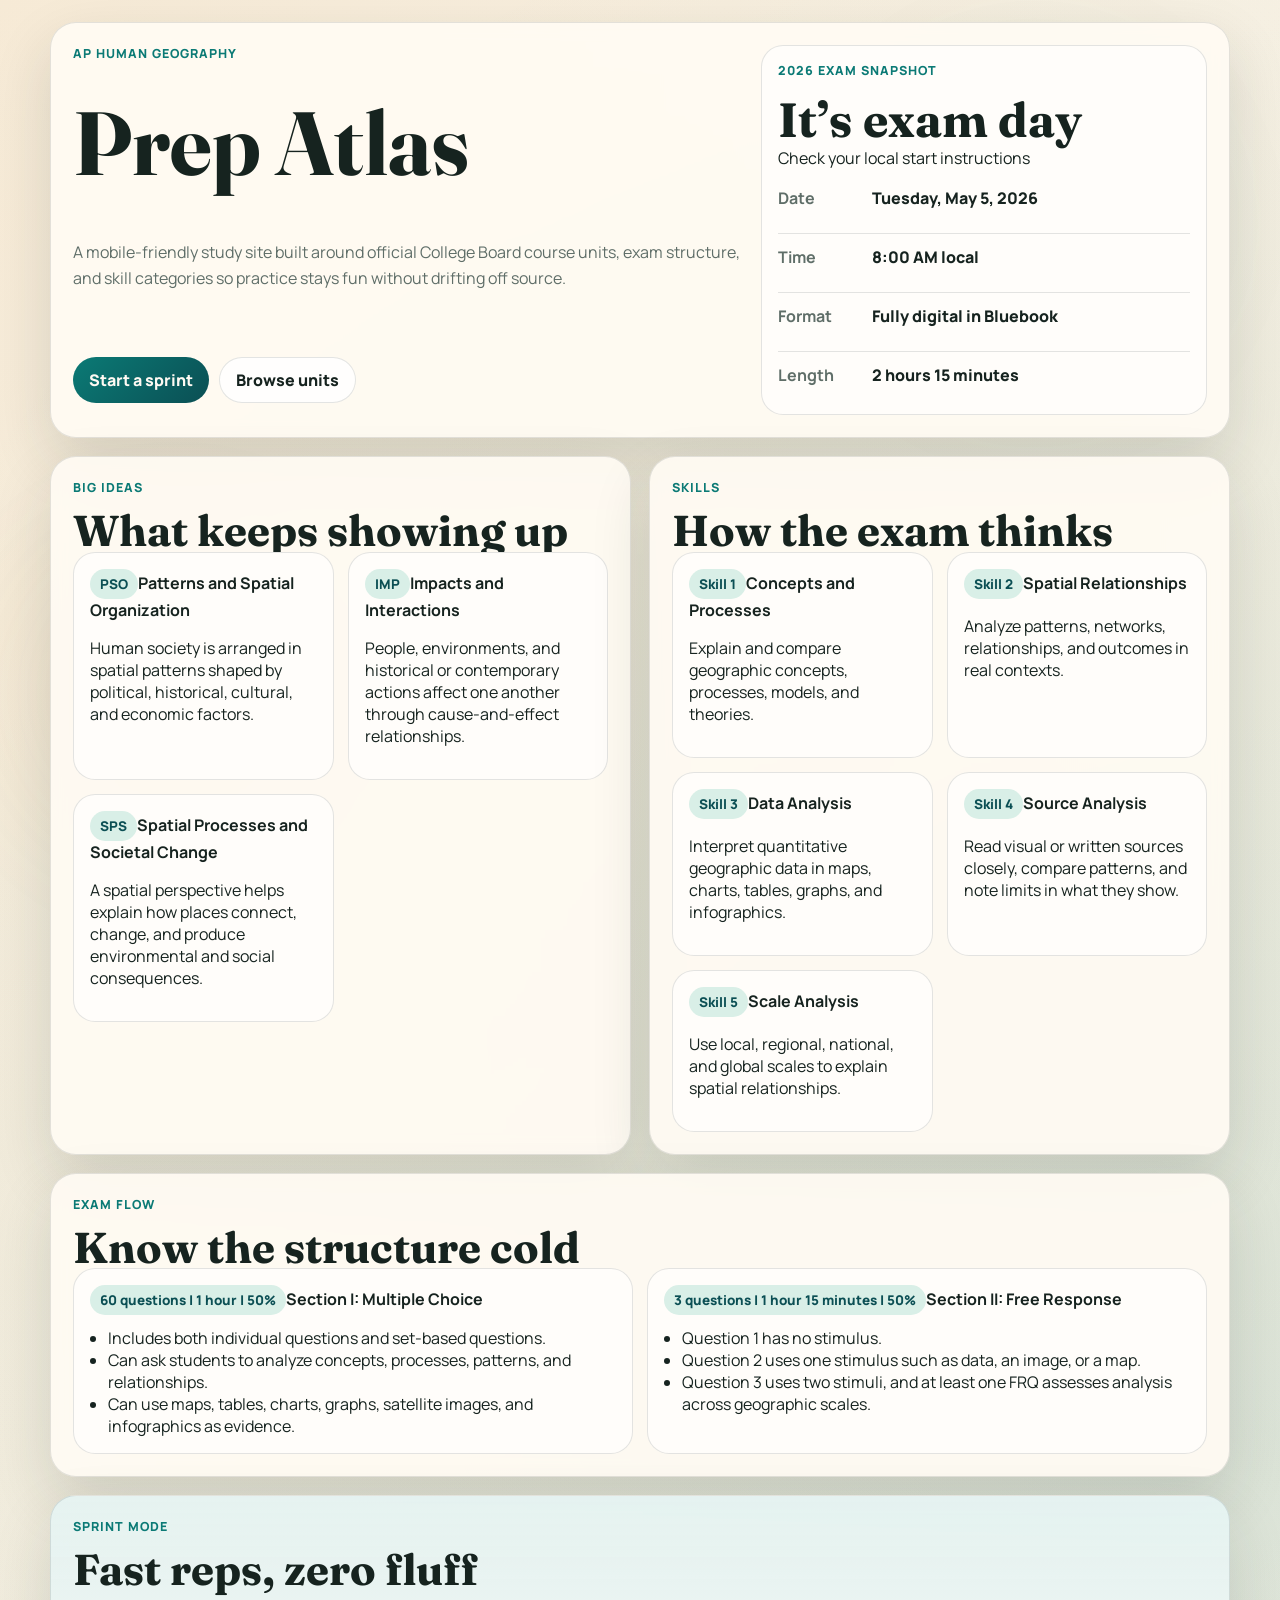
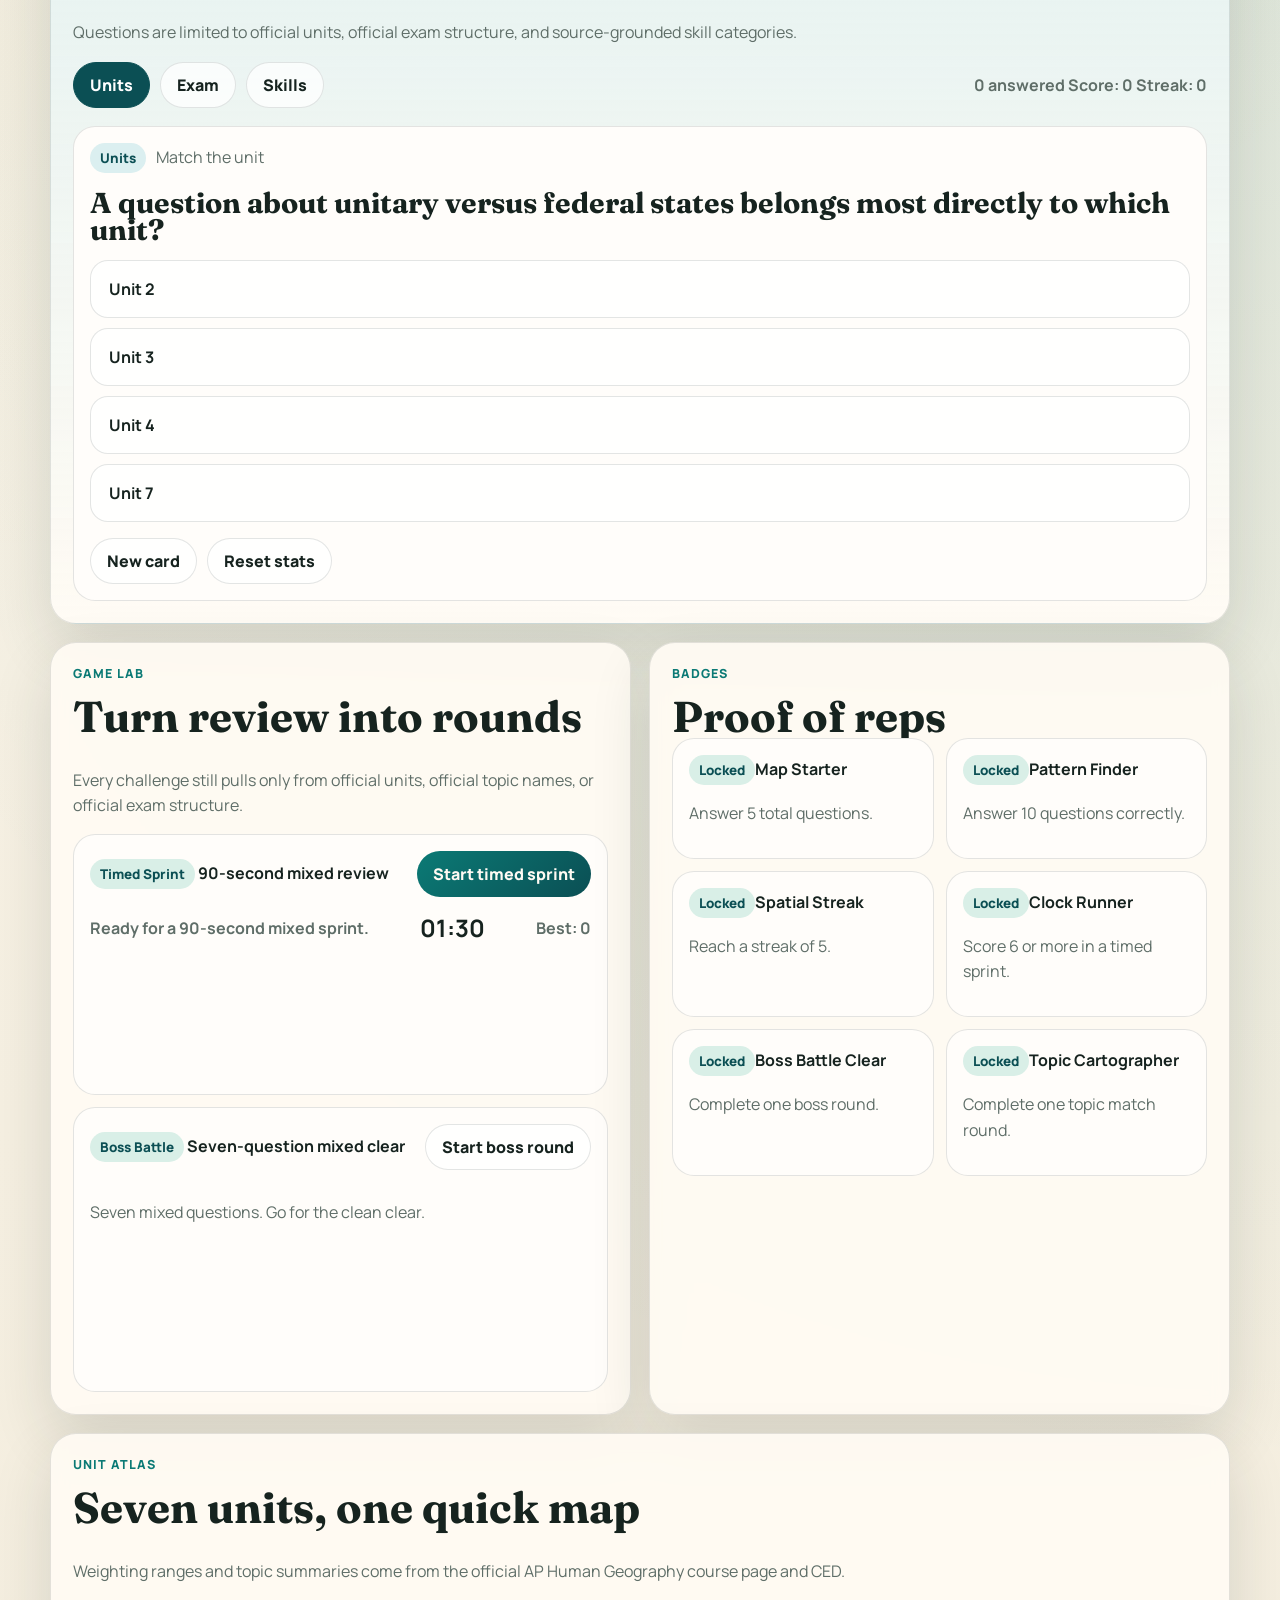
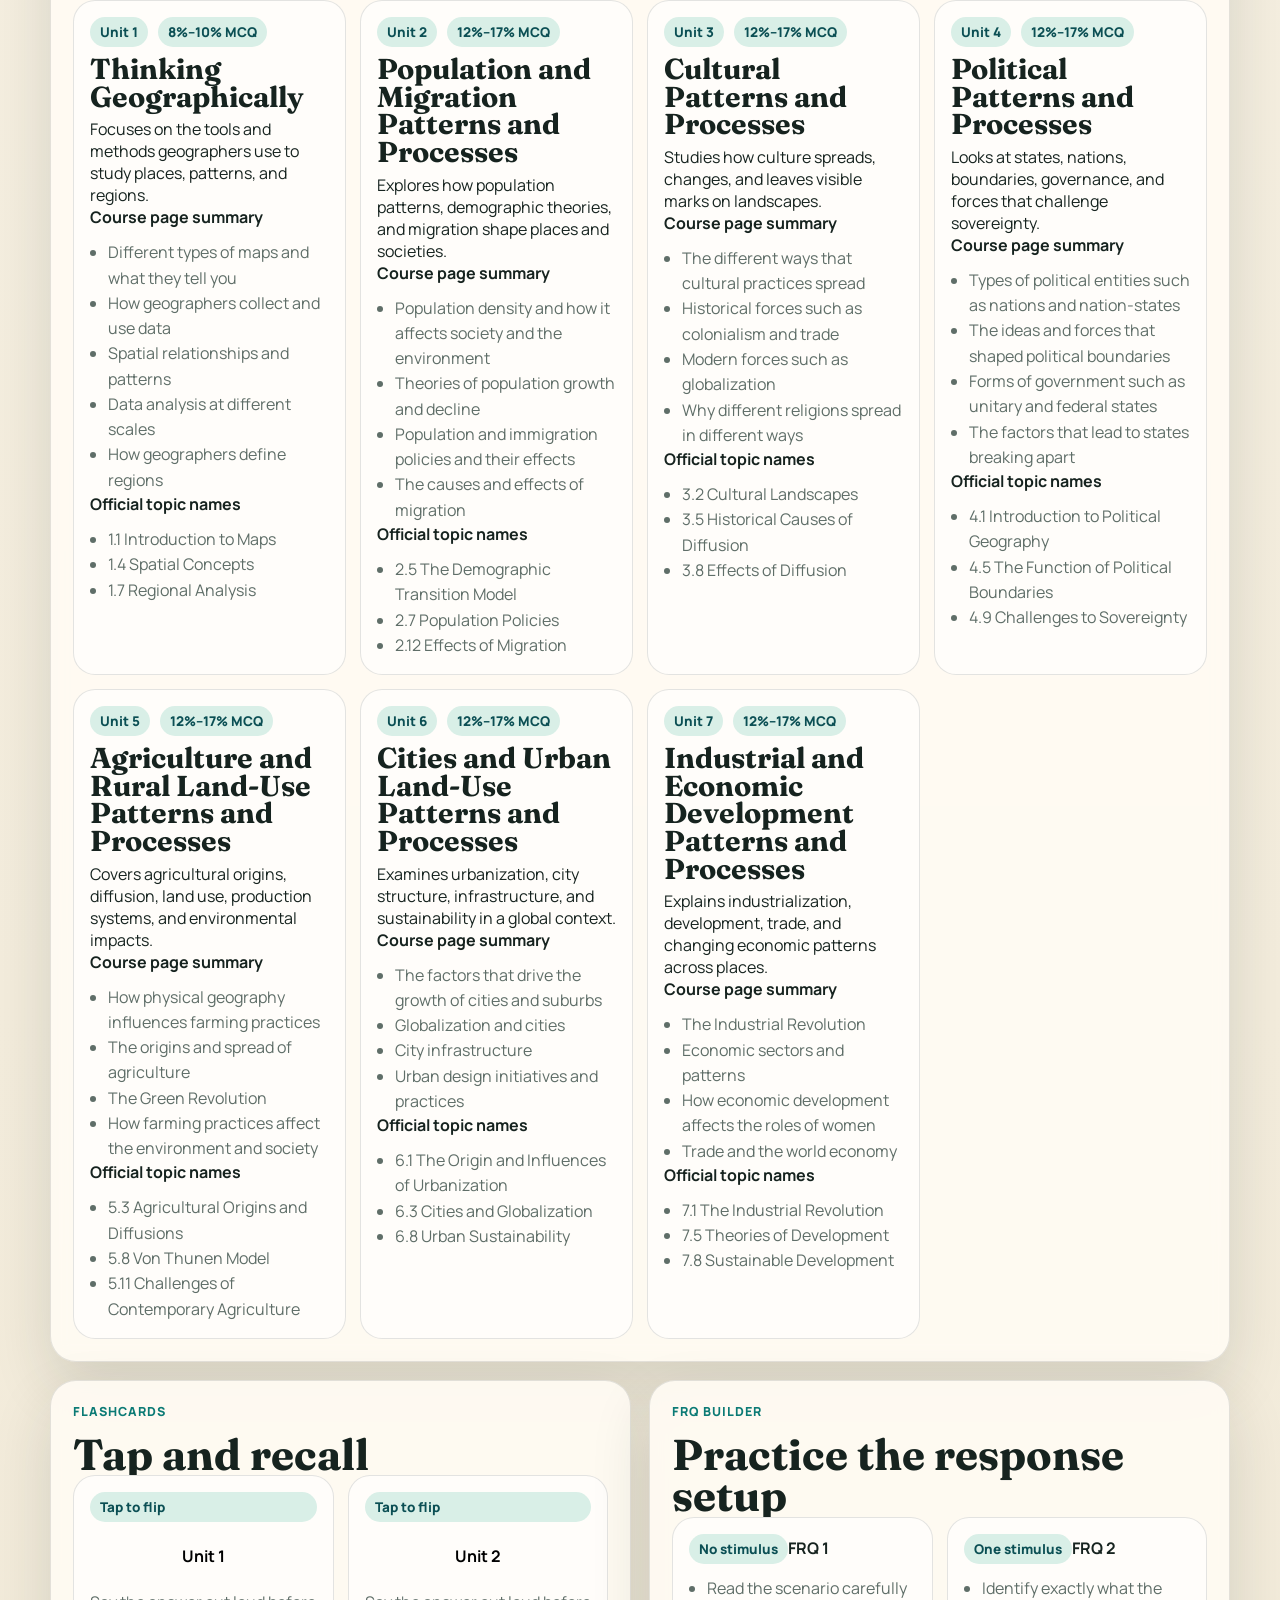
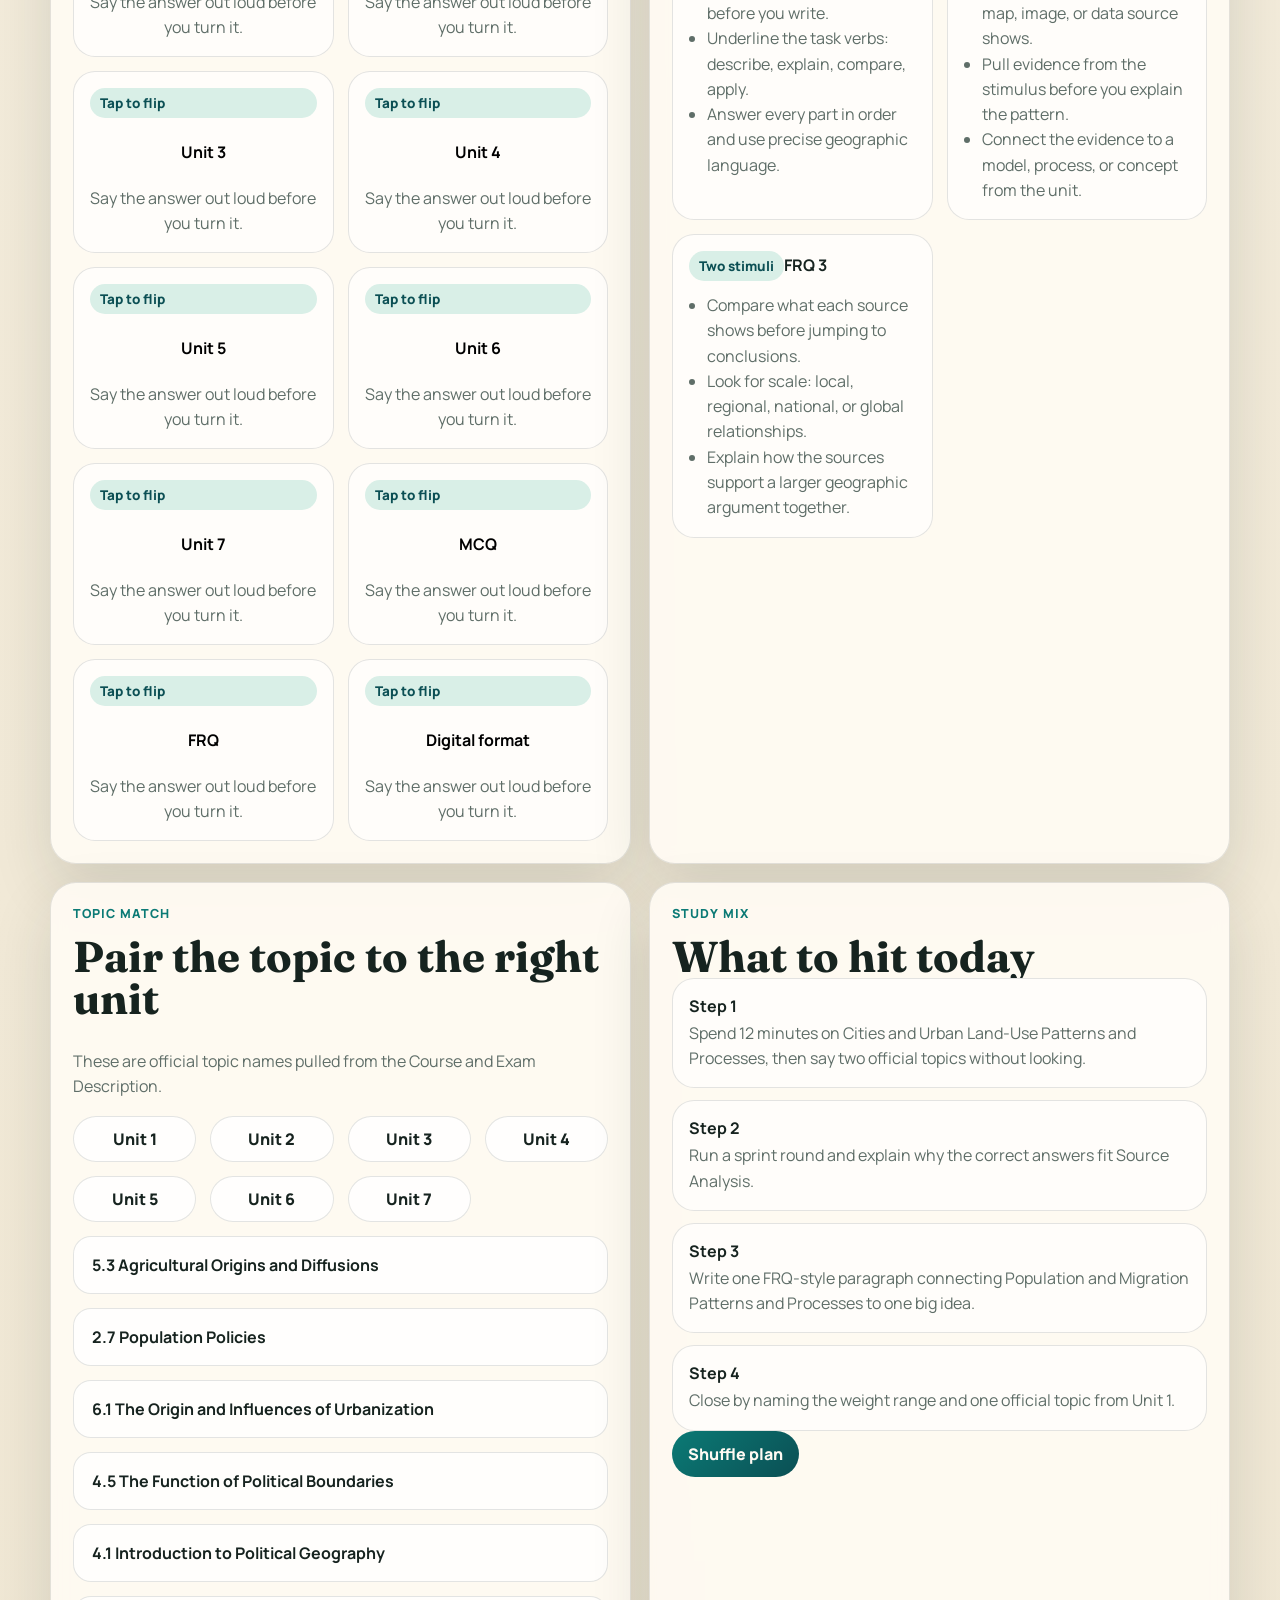
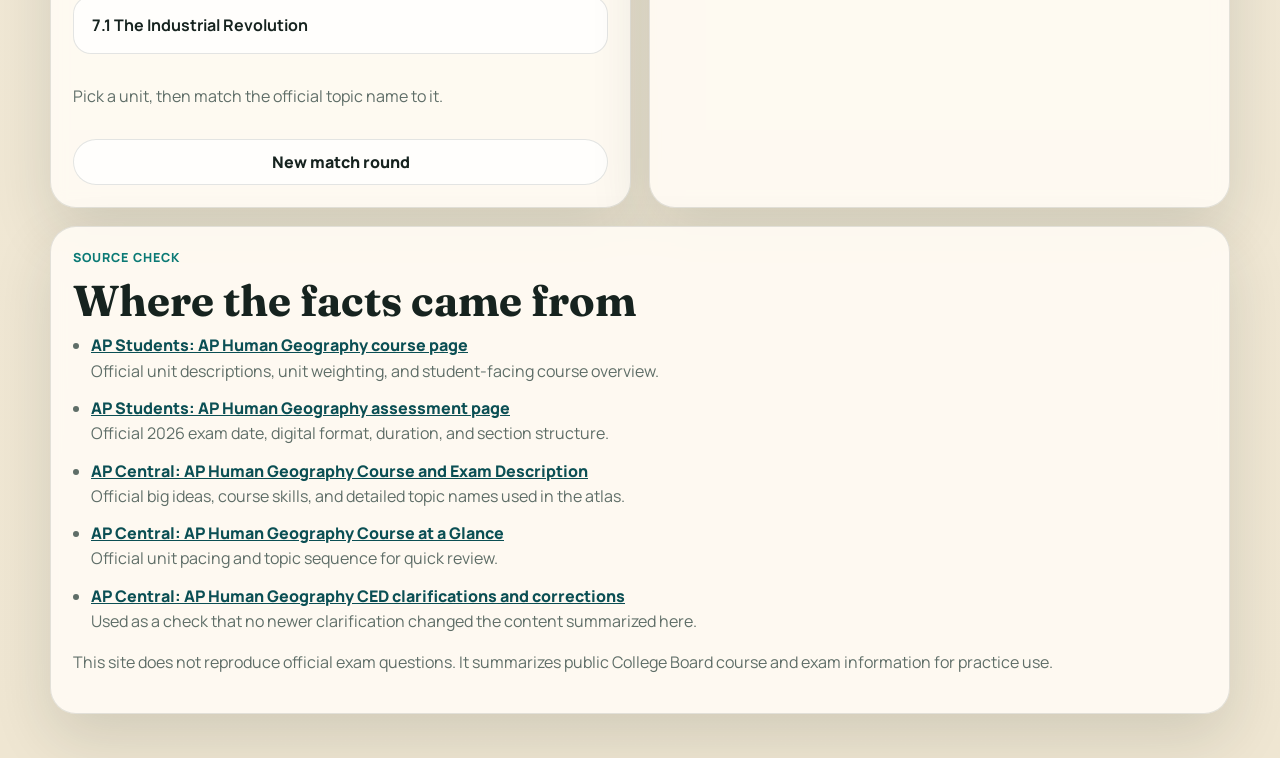
==== ap-human-geography-prep/index.html @ 01c31743 "Add AP Human Geography prep site" ====
<!doctype html>
<html lang="en">
  <head>
    <meta charset="UTF-8" />
    <meta name="viewport" content="width=device-width, initial-scale=1.0" />
    <title>AP Human Geography Prep Atlas</title>
    <link rel="preconnect" href="https://fonts.googleapis.com" />
    <link rel="preconnect" href="https://fonts.gstatic.com" crossorigin />
    <link
      href="https://fonts.googleapis.com/css2?family=Fraunces:opsz,wght@9..144,600;9..144,700&family=Manrope:wght@400;500;700;800&display=swap"
      rel="stylesheet"
    />
    <link rel="stylesheet" href="styles.css" />
  </head>
  <body>
    <div class="page-glow glow-a" aria-hidden="true"></div>
    <div class="page-glow glow-b" aria-hidden="true"></div>

    <main class="app-shell">
      <section class="hero card">
        <div class="hero-copy">
          <p class="eyebrow">AP Human Geography</p>
          <h1>Prep Atlas</h1>
          <p class="lede">
            A mobile-friendly study site built around official College Board course units,
            exam structure, and skill categories so practice stays fun without drifting off source.
          </p>
          <div class="hero-actions">
            <a class="primary-btn" href="#quizZone">Start a sprint</a>
            <a class="ghost-btn" href="#unitAtlas">Browse units</a>
          </div>
        </div>

        <aside class="exam-panel" aria-label="AP Human Geography exam snapshot">
          <p class="panel-label">2026 exam snapshot</p>
          <div class="countdown">
            <strong id="countdownValue">Loading…</strong>
            <span id="countdownLabel">to exam time</span>
          </div>
          <dl class="exam-facts">
            <div>
              <dt>Date</dt>
              <dd>Tuesday, May 5, 2026</dd>
            </div>
            <div>
              <dt>Time</dt>
              <dd>8:00 AM local</dd>
            </div>
            <div>
              <dt>Format</dt>
              <dd>Fully digital in Bluebook</dd>
            </div>
            <div>
              <dt>Length</dt>
              <dd>2 hours 15 minutes</dd>
            </div>
          </dl>
        </aside>
      </section>

      <section class="overview-grid">
        <article class="card">
          <div class="section-head">
            <p class="section-kicker">Big Ideas</p>
            <h2>What keeps showing up</h2>
          </div>
          <div id="bigIdeaGrid" class="mini-grid"></div>
        </article>

        <article class="card">
          <div class="section-head">
            <p class="section-kicker">Skills</p>
            <h2>How the exam thinks</h2>
          </div>
          <div id="skillGrid" class="mini-grid"></div>
        </article>
      </section>

      <section class="card exam-breakdown">
        <div class="section-head">
          <p class="section-kicker">Exam Flow</p>
          <h2>Know the structure cold</h2>
        </div>
        <div id="examSectionGrid" class="section-grid"></div>
      </section>

      <section id="quizZone" class="card quiz-zone" aria-live="polite">
        <div class="section-head">
          <p class="section-kicker">Sprint Mode</p>
          <h2>Fast reps, zero fluff</h2>
          <p class="section-note">
            Questions are limited to official units, official exam structure, and source-grounded skill categories.
          </p>
        </div>

        <div class="quiz-toolbar">
          <div class="pill-row" id="quizModeRow" role="tablist" aria-label="Quiz modes"></div>
          <div class="quiz-stats">
            <span id="quizProgress">0 answered</span>
            <span id="quizScore">Score: 0</span>
            <span id="quizStreak">Streak: 0</span>
          </div>
        </div>

        <div class="quiz-card-shell">
          <div class="quiz-topline">
            <span id="quizTag" class="pill">Ready</span>
            <span id="quizPromptType" class="muted">Choose a mode</span>
          </div>
          <h3 id="quizQuestion">Pick a mode to start a study sprint.</h3>
          <div id="quizAnswers" class="answer-grid"></div>
          <div id="quizFeedback" class="feedback hidden"></div>
          <div class="quiz-actions">
            <button id="newQuestionBtn" class="ghost-btn" type="button">New card</button>
            <button id="resetStatsBtn" class="ghost-btn" type="button">Reset stats</button>
          </div>
        </div>
      </section>

      <section class="review-grid">
        <article class="card">
          <div class="section-head">
            <p class="section-kicker">Game Lab</p>
            <h2>Turn review into rounds</h2>
            <p class="section-note">
              Every challenge still pulls only from official units, official topic names, or official exam structure.
            </p>
          </div>

          <div class="game-stack">
            <section class="game-card">
              <div class="game-topline">
                <div>
                  <span class="chip">Timed Sprint</span>
                  <strong>90-second mixed review</strong>
                </div>
                <button id="timedStartBtn" class="primary-btn" type="button">Start timed sprint</button>
              </div>
              <div class="game-scoreline">
                <span id="timedStatus">Ready for a 90-second mixed sprint.</span>
                <strong id="timedCountdown">01:30</strong>
                <span id="timedScore">Best: 0</span>
              </div>
              <div id="timedQuestion" class="game-question"></div>
            </section>

            <section class="game-card">
              <div class="game-topline">
                <div>
                  <span class="chip">Boss Battle</span>
                  <strong>Seven-question mixed clear</strong>
                </div>
                <button id="bossStartBtn" class="ghost-btn" type="button">Start boss round</button>
              </div>
              <p id="bossStatus" class="muted">Seven mixed questions. Go for the clean clear.</p>
              <div id="bossQuestion" class="game-question"></div>
            </section>
          </div>
        </article>

        <article class="card">
          <div class="section-head">
            <p class="section-kicker">Badges</p>
            <h2>Proof of reps</h2>
          </div>
          <div id="badgeGrid" class="badge-grid"></div>
        </article>
      </section>

      <section id="unitAtlas" class="card">
        <div class="section-head">
          <p class="section-kicker">Unit Atlas</p>
          <h2>Seven units, one quick map</h2>
          <p class="section-note">
            Weighting ranges and topic summaries come from the official AP Human Geography course page and CED.
          </p>
        </div>
        <div id="unitGrid" class="unit-grid"></div>
      </section>

      <section class="review-grid">
        <article class="card">
          <div class="section-head">
            <p class="section-kicker">Flashcards</p>
            <h2>Tap and recall</h2>
          </div>
          <div id="flashcardGrid" class="flashcard-grid"></div>
        </article>

        <article class="card">
          <div class="section-head">
            <p class="section-kicker">FRQ Builder</p>
            <h2>Practice the response setup</h2>
          </div>
          <div id="frqGrid" class="frq-grid"></div>
        </article>
      </section>

      <section class="review-grid">
        <article class="card">
          <div class="section-head">
            <p class="section-kicker">Topic Match</p>
            <h2>Pair the topic to the right unit</h2>
            <p class="section-note">
              These are official topic names pulled from the Course and Exam Description.
            </p>
          </div>
          <div class="match-shell">
            <div id="matchUnitGrid" class="match-unit-grid"></div>
            <div id="matchTopicGrid" class="match-topic-grid"></div>
            <p id="matchStatus" class="muted">Pick a unit, then match the official topic name to it.</p>
            <button id="matchResetBtn" class="ghost-btn" type="button">New match round</button>
          </div>
        </article>

        <article class="card">
          <div class="section-head">
            <p class="section-kicker">Study Mix</p>
            <h2>What to hit today</h2>
          </div>
          <div id="studyMix" class="study-mix"></div>
          <button id="refreshMixBtn" class="primary-btn" type="button">Shuffle plan</button>
        </article>
      </section>

      <section class="card">
        <div class="section-head">
          <p class="section-kicker">Source Check</p>
          <h2>Where the facts came from</h2>
        </div>
        <ul id="sourceList" class="source-list"></ul>
        <p class="fine-print">
          This site does not reproduce official exam questions. It summarizes public College Board course and exam information for practice use.
        </p>
      </section>
    </main>

    <script src="app.js" defer></script>
  </body>
</html>
---- ap-human-geography-prep/styles.css ----
:root {
  color-scheme: light;
  --bg: #f5efe1;
  --surface: rgba(255, 251, 244, 0.92);
  --surface-strong: #fffdfa;
  --ink: #16231f;
  --muted: #5f6e68;
  --line: rgba(26, 47, 42, 0.12);
  --teal: #0b7a75;
  --teal-deep: #0b4f54;
  --gold: #d48c28;
  --coral: #cf6444;
  --sky: #dbeff0;
  --mint: #d9efe7;
  --shadow: 0 24px 60px rgba(27, 41, 36, 0.14);
}

* {
  box-sizing: border-box;
}

html {
  scroll-behavior: smooth;
}

body {
  margin: 0;
  min-height: 100vh;
  font-family: "Manrope", system-ui, sans-serif;
  color: var(--ink);
  background:
    radial-gradient(circle at top left, rgba(212, 140, 40, 0.12), transparent 30%),
    radial-gradient(circle at right 20%, rgba(11, 122, 117, 0.12), transparent 28%),
    linear-gradient(180deg, #fbf7ee 0%, var(--bg) 38%, #efe6d2 100%);
}

button,
a {
  font: inherit;
}

a {
  color: var(--teal-deep);
}

button {
  border: 0;
}

.page-glow {
  position: fixed;
  width: 18rem;
  aspect-ratio: 1;
  border-radius: 999px;
  filter: blur(70px);
  opacity: 0.5;
  pointer-events: none;
}

.glow-a {
  top: 5rem;
  right: 8vw;
  background: rgba(11, 122, 117, 0.16);
}

.glow-b {
  bottom: 4rem;
  left: 2rem;
  background: rgba(212, 140, 40, 0.16);
}

.app-shell {
  width: min(1180px, calc(100% - 28px));
  margin: 0 auto;
  padding: 22px 0 44px;
  display: grid;
  gap: 18px;
}

.card {
  background: var(--surface);
  border: 1px solid var(--line);
  border-radius: 26px;
  box-shadow: var(--shadow);
  backdrop-filter: blur(8px);
  padding: 22px;
}

.hero {
  display: grid;
  grid-template-columns: minmax(0, 1.2fr) minmax(280px, 0.8fr);
  gap: 18px;
  align-items: stretch;
}

.hero-copy,
.section-head,
.game-stack,
.match-shell {
  display: grid;
  gap: 14px;
}

.eyebrow,
.section-kicker,
.panel-label {
  margin: 0;
  color: var(--teal);
  text-transform: uppercase;
  font-weight: 800;
  letter-spacing: 0.08em;
  font-size: 0.78rem;
}

h1,
h2,
h3,
.countdown strong {
  font-family: "Fraunces", Georgia, serif;
  margin: 0;
  line-height: 0.96;
}

h1 {
  font-size: clamp(3rem, 8vw, 5.6rem);
}

h2 {
  font-size: clamp(1.7rem, 4vw, 2.7rem);
}

h3 {
  font-size: clamp(1.35rem, 2.8vw, 1.8rem);
}

.lede,
.section-note,
.fine-print,
.muted,
.source-list li,
.study-step span,
.badge-card p,
.game-summary p,
.game-question-head p,
.unit-card li,
.frq-card li {
  color: var(--muted);
  line-height: 1.58;
}

.hero-actions,
.quiz-actions,
.pill-row,
.quiz-toolbar,
.quiz-topline,
.game-topline,
.game-scoreline {
  display: flex;
  flex-wrap: wrap;
  gap: 10px;
  align-items: center;
}

.primary-btn,
.ghost-btn,
.mode-pill,
.answer-btn {
  min-height: 46px;
  border-radius: 999px;
  padding: 11px 16px;
  transition:
    transform 0.18s ease,
    border-color 0.18s ease,
    background 0.18s ease;
}

.primary-btn,
.ghost-btn {
  text-decoration: none;
  display: inline-flex;
  align-items: center;
  justify-content: center;
  font-weight: 800;
  cursor: pointer;
}

.primary-btn {
  color: #fffaf3;
  background: linear-gradient(135deg, var(--teal), var(--teal-deep));
}

.ghost-btn,
.mode-pill,
.answer-btn {
  background: rgba(255, 255, 255, 0.76);
  border: 1px solid var(--line);
  color: var(--ink);
}

.primary-btn:hover,
.ghost-btn:hover,
.mode-pill:hover,
.answer-btn:hover,
.primary-btn:focus-visible,
.ghost-btn:focus-visible,
.mode-pill:focus-visible,
.answer-btn:focus-visible {
  transform: translateY(-1px);
}

.exam-panel,
.quiz-card-shell,
.game-card,
.mini-card,
.section-card,
.unit-card,
.frq-card,
.study-step,
.badge-card {
  background: var(--surface-strong);
  border: 1px solid var(--line);
  border-radius: 22px;
}

.exam-panel,
.quiz-card-shell,
.game-card,
.mini-card,
.section-card,
.unit-card,
.frq-card,
.study-step,
.badge-card {
  padding: 16px;
}

.exam-panel {
  display: grid;
  gap: 18px;
}

.countdown {
  display: grid;
  gap: 4px;
}

.countdown strong {
  font-size: clamp(1.9rem, 5vw, 3rem);
}

.exam-facts {
  display: grid;
  gap: 12px;
  margin: 0;
}

.exam-facts div {
  display: grid;
  grid-template-columns: 84px 1fr;
  gap: 10px;
  padding: 12px 0;
  border-top: 1px solid var(--line);
}

.exam-facts div:first-child {
  border-top: 0;
  padding-top: 0;
}

.exam-facts dt,
.quiz-stats,
.game-scoreline span {
  color: var(--muted);
  font-weight: 700;
}

.exam-facts dd {
  margin: 0;
  font-weight: 800;
}

.overview-grid,
.review-grid {
  display: grid;
  grid-template-columns: repeat(2, minmax(0, 1fr));
  gap: 18px;
}

.mini-grid,
.section-grid,
.unit-grid,
.flashcard-grid,
.frq-grid,
.badge-grid,
.match-unit-grid,
.match-topic-grid {
  display: grid;
  gap: 14px;
}

.mini-grid {
  grid-template-columns: repeat(auto-fit, minmax(180px, 1fr));
}

.section-grid {
  grid-template-columns: repeat(auto-fit, minmax(220px, 1fr));
}

.chip,
.pill {
  display: inline-flex;
  align-items: center;
  min-height: 30px;
  padding: 5px 10px;
  border-radius: 999px;
  font-size: 0.84rem;
  font-weight: 800;
}

.chip {
  background: var(--mint);
  color: var(--teal-deep);
}

.pill {
  background: var(--sky);
  color: var(--teal-deep);
}

.quiz-zone {
  background:
    linear-gradient(180deg, rgba(219, 239, 240, 0.7), rgba(255, 251, 244, 0.96)),
    var(--surface);
}

.quiz-toolbar {
  justify-content: space-between;
  margin-bottom: 18px;
}

.mode-pill {
  cursor: pointer;
  font-weight: 800;
}

.mode-pill.active {
  background: var(--teal-deep);
  color: #fff;
  border-color: var(--teal-deep);
}

.quiz-card-shell {
  display: grid;
  gap: 16px;
}

.answer-grid {
  display: grid;
  gap: 10px;
}

.compact-grid {
  grid-template-columns: 1fr;
}

.answer-btn {
  width: 100%;
  text-align: left;
  cursor: pointer;
  padding-inline: 18px;
  border-radius: 18px;
  min-height: 58px;
  font-weight: 700;
}

.answer-btn.correct {
  background: var(--mint);
  border-color: rgba(11, 122, 117, 0.25);
}

.answer-btn.incorrect {
  background: rgba(207, 100, 68, 0.13);
  border-color: rgba(207, 100, 68, 0.28);
}

.feedback {
  border-radius: 20px;
  padding: 16px;
  background: rgba(255, 247, 232, 0.9);
  border: 1px solid rgba(212, 140, 40, 0.2);
}

.feedback.hidden {
  display: none;
}

.game-stack,
.badge-grid {
  gap: 12px;
}

.game-card {
  display: grid;
  gap: 14px;
}

.game-topline {
  justify-content: space-between;
}

.game-scoreline {
  justify-content: space-between;
}

.game-scoreline strong {
  font-size: 1.5rem;
}

.game-question {
  min-height: 120px;
}

.game-question-head {
  display: grid;
  gap: 8px;
  margin-bottom: 12px;
}

.game-summary {
  display: grid;
  gap: 6px;
}

.badge-grid {
  grid-template-columns: repeat(auto-fit, minmax(180px, 1fr));
}

.badge-card.unlocked {
  background: linear-gradient(180deg, rgba(217, 239, 231, 0.9), rgba(255, 253, 250, 1));
  border-color: rgba(11, 122, 117, 0.25);
}

.unit-grid {
  grid-template-columns: repeat(auto-fit, minmax(240px, 1fr));
}

.unit-card header {
  display: grid;
  gap: 8px;
}

.unit-card p {
  margin: 0;
}

.unit-card ul,
.section-card ul,
.frq-card ul,
.source-list {
  margin: 12px 0 0;
  padding-left: 18px;
}

.flashcard-grid {
  grid-template-columns: repeat(auto-fit, minmax(170px, 1fr));
}

.flashcard {
  min-height: 180px;
  padding: 16px;
  cursor: pointer;
  perspective: 1000px;
  border: 1px solid var(--line);
  border-radius: 22px;
  background: var(--surface-strong);
}

.flashcard-inner {
  position: relative;
  width: 100%;
  min-height: 148px;
  transform-style: preserve-3d;
  transition: transform 0.5s ease;
}

.flashcard.flipped .flashcard-inner {
  transform: rotateY(180deg);
}

.flashcard-face {
  position: absolute;
  inset: 0;
  border-radius: 18px;
  backface-visibility: hidden;
  display: grid;
  align-content: space-between;
  gap: 10px;
}

.flashcard-back {
  transform: rotateY(180deg);
}

.frq-grid {
  grid-template-columns: repeat(auto-fit, minmax(220px, 1fr));
}

.match-unit-grid {
  grid-template-columns: repeat(auto-fit, minmax(100px, 1fr));
}

.match-topic-grid {
  grid-template-columns: 1fr;
}

.study-mix {
  display: grid;
  gap: 12px;
}

.study-step {
  display: grid;
  gap: 4px;
}

.source-list {
  display: grid;
  gap: 12px;
}

.source-list a {
  font-weight: 800;
}

@media (max-width: 860px) {
  .hero,
  .overview-grid,
  .review-grid {
    grid-template-columns: 1fr;
  }
}

@media (max-width: 640px) {
  .app-shell {
    width: min(100%, calc(100% - 18px));
    padding-top: 10px;
  }

  .card,
  .exam-panel,
  .quiz-card-shell,
  .game-card,
  .mini-card,
  .section-card,
  .unit-card,
  .frq-card,
  .study-step,
  .badge-card,
  .flashcard {
    border-radius: 22px;
  }

  .exam-facts div {
    grid-template-columns: 1fr;
    gap: 4px;
  }

  .quiz-toolbar,
  .game-topline,
  .game-scoreline {
    align-items: flex-start;
  }
}
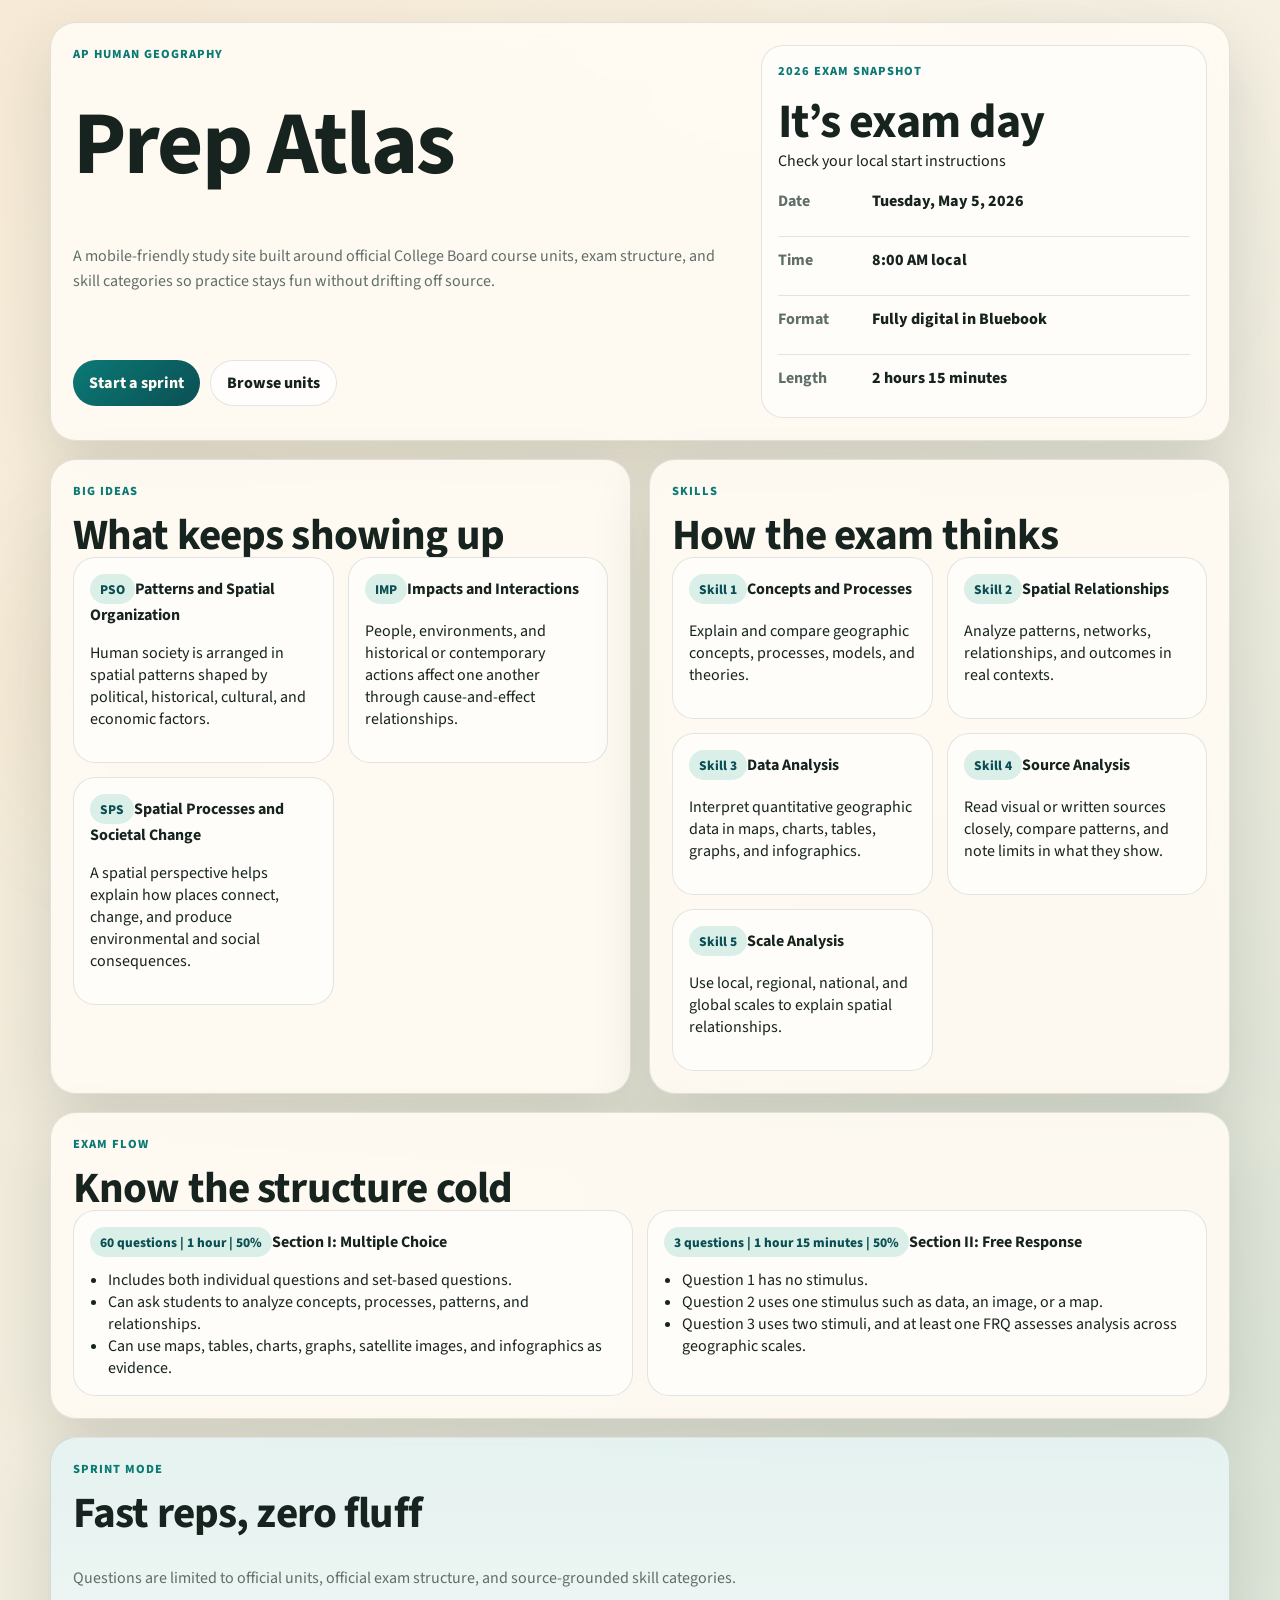
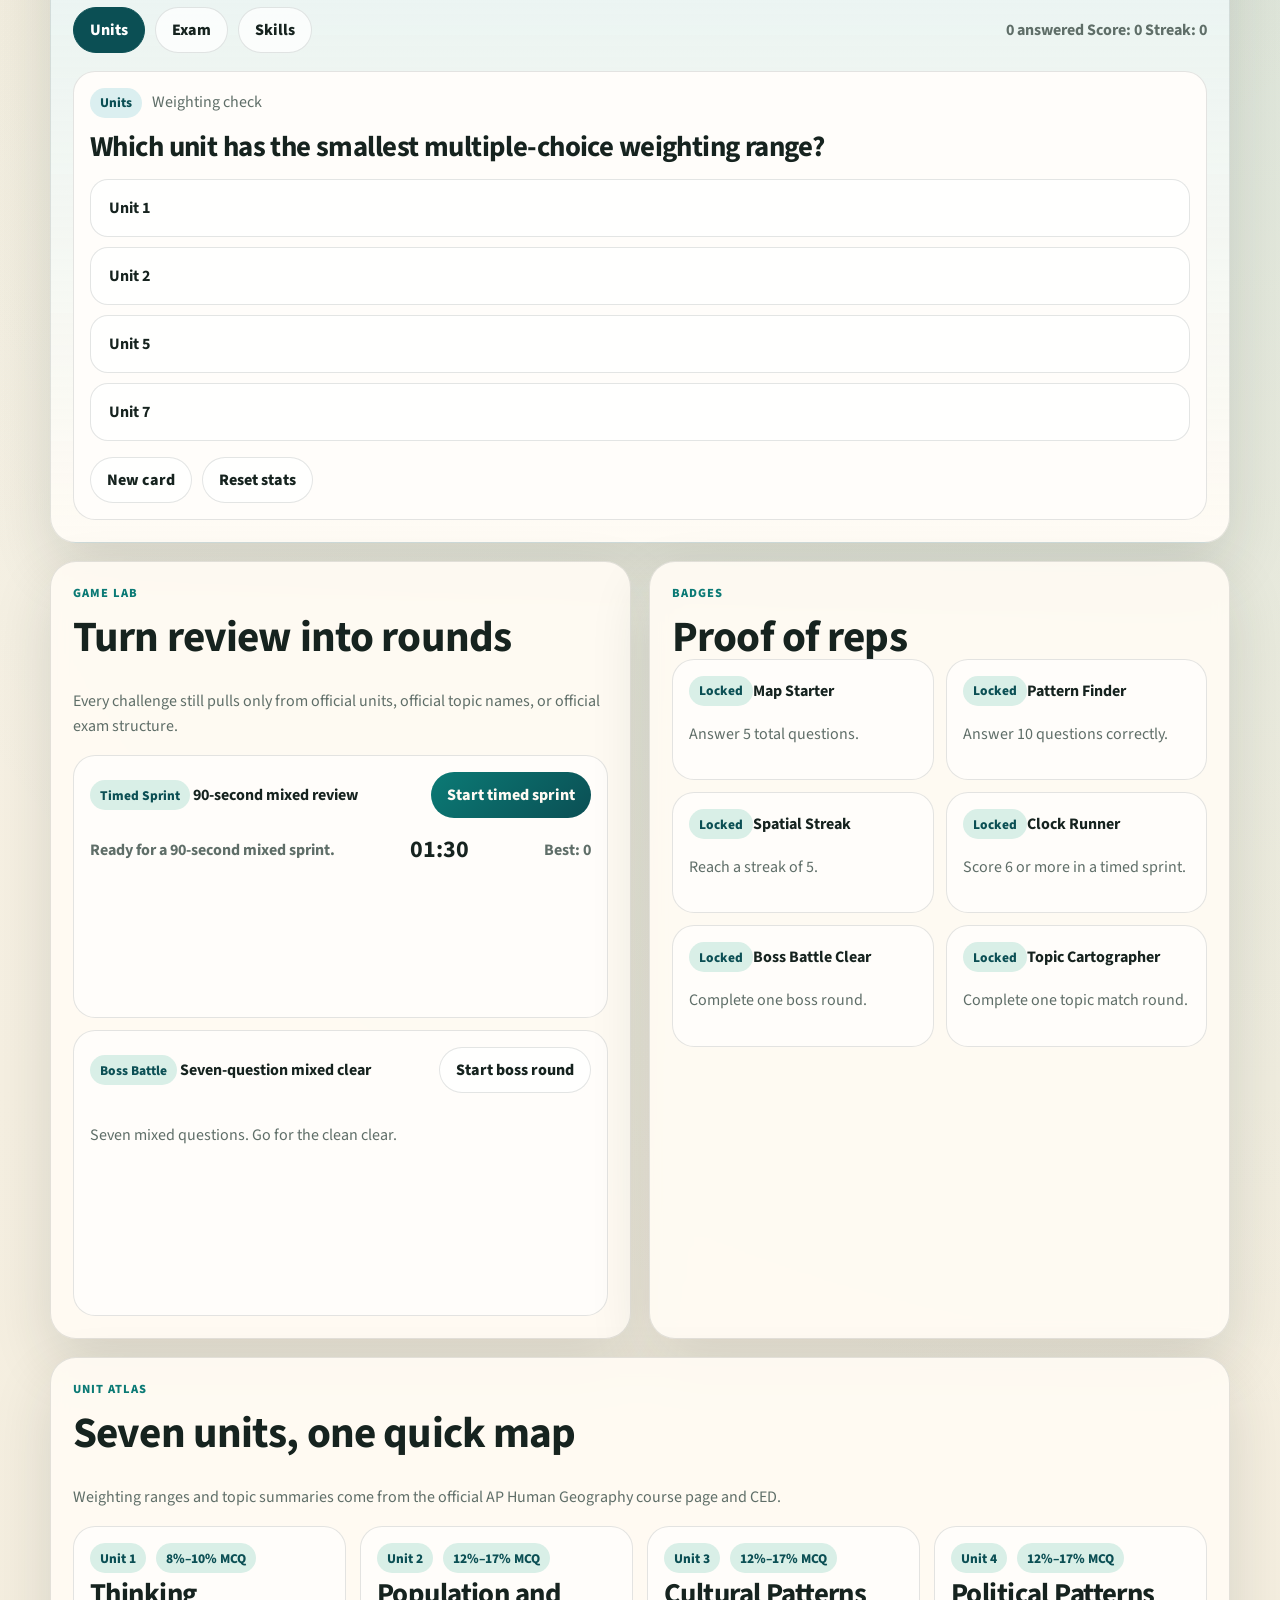
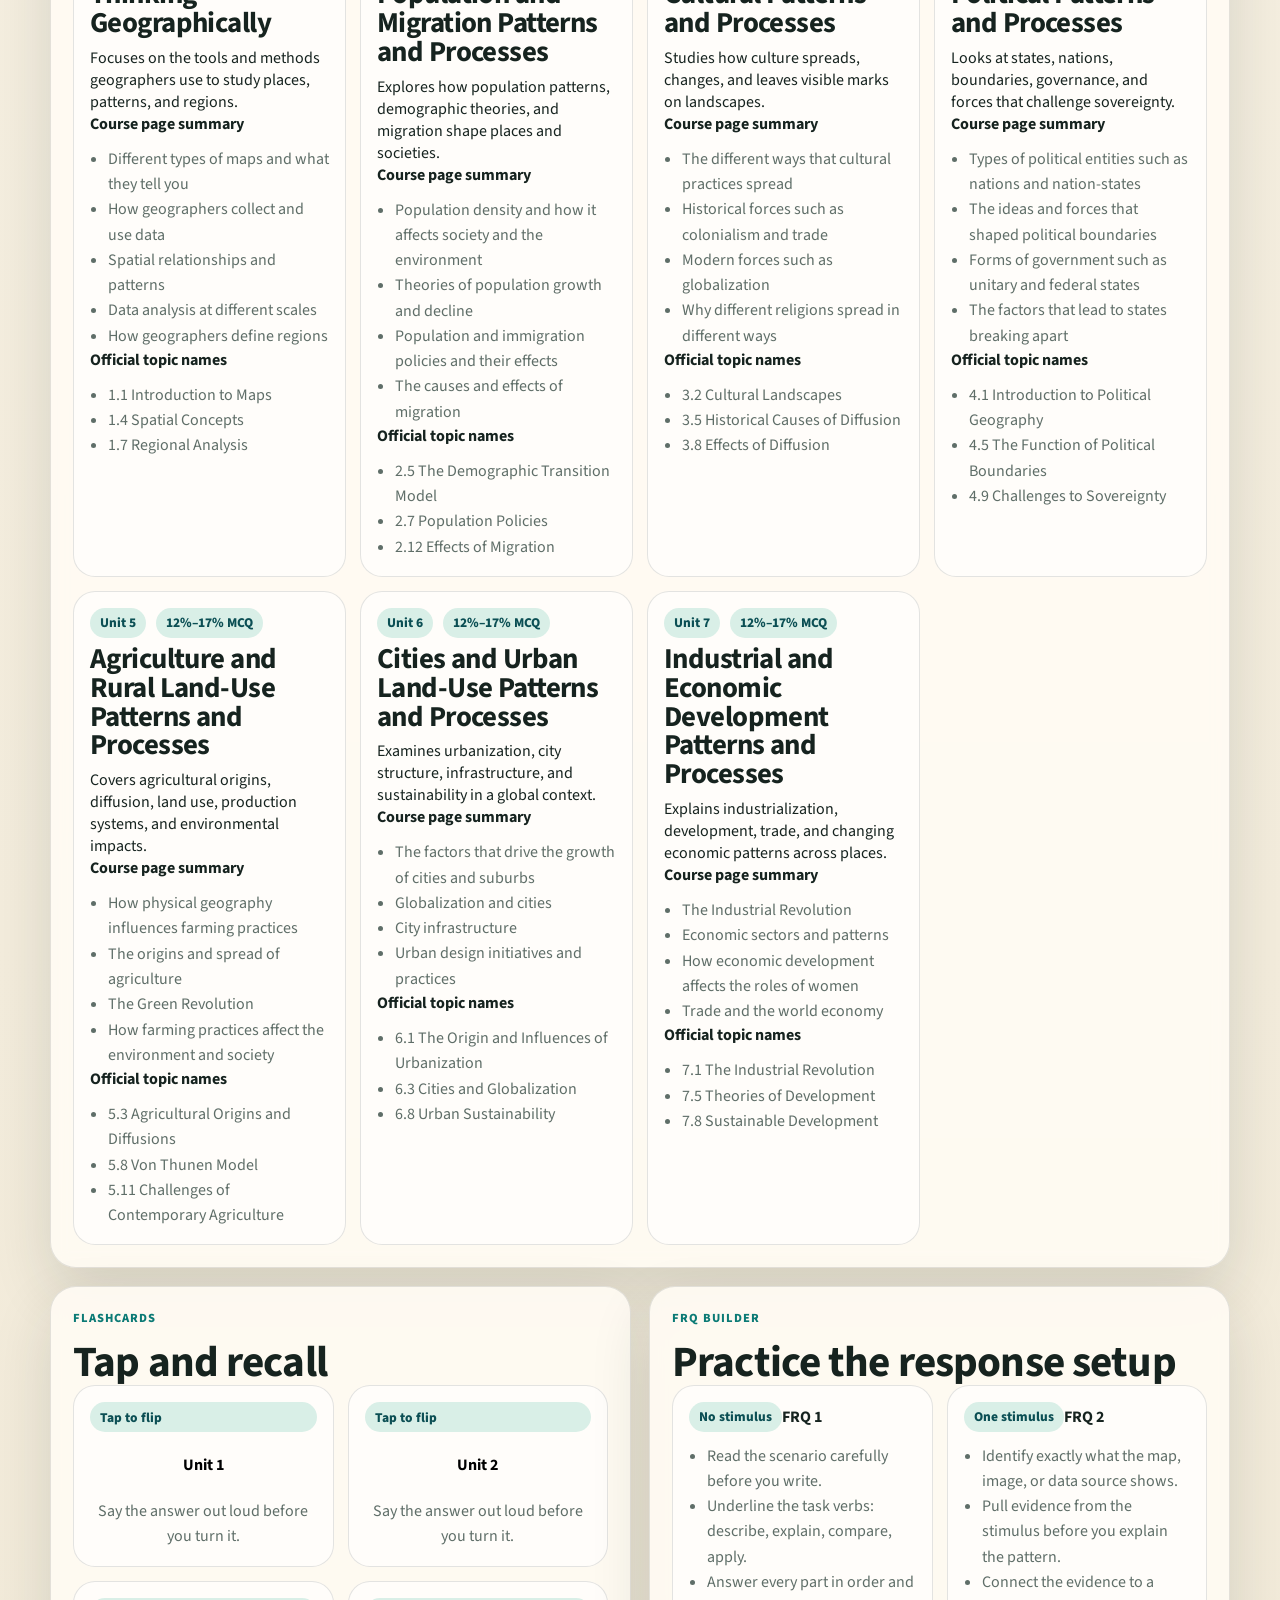
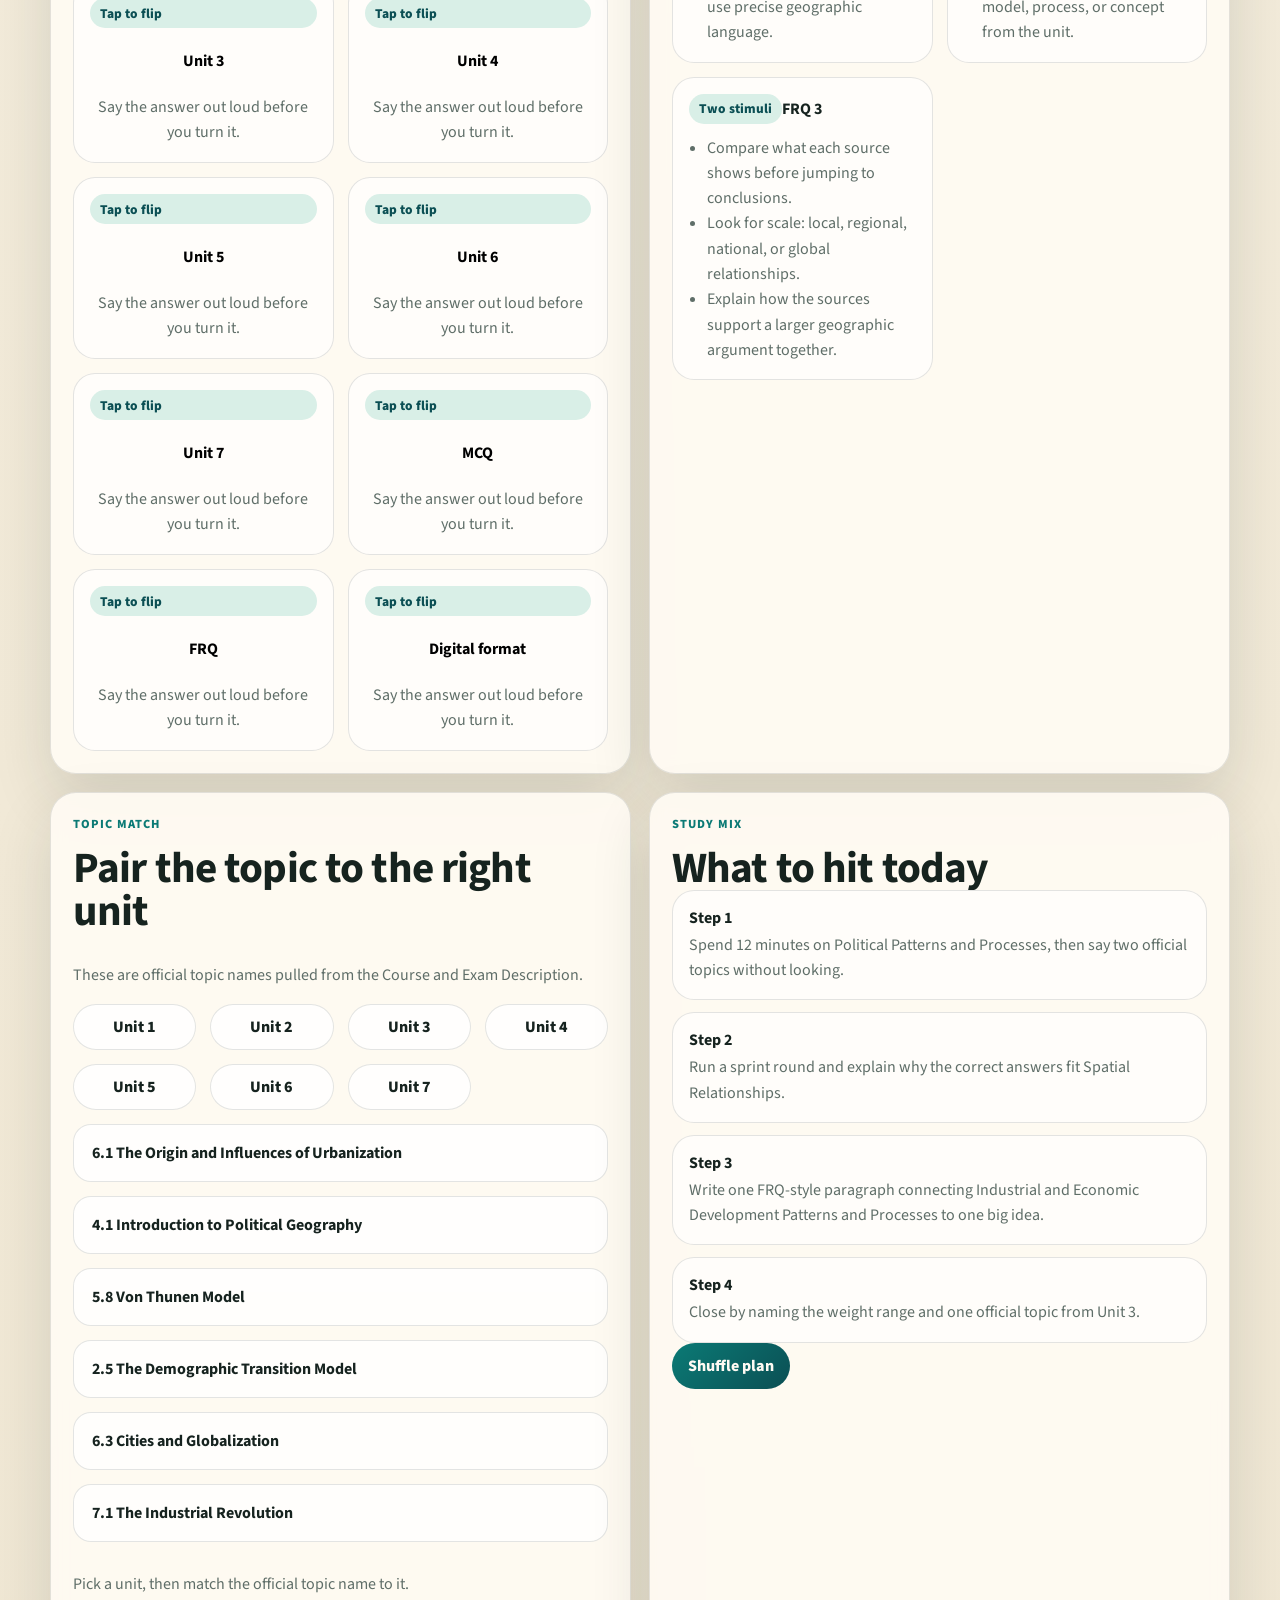
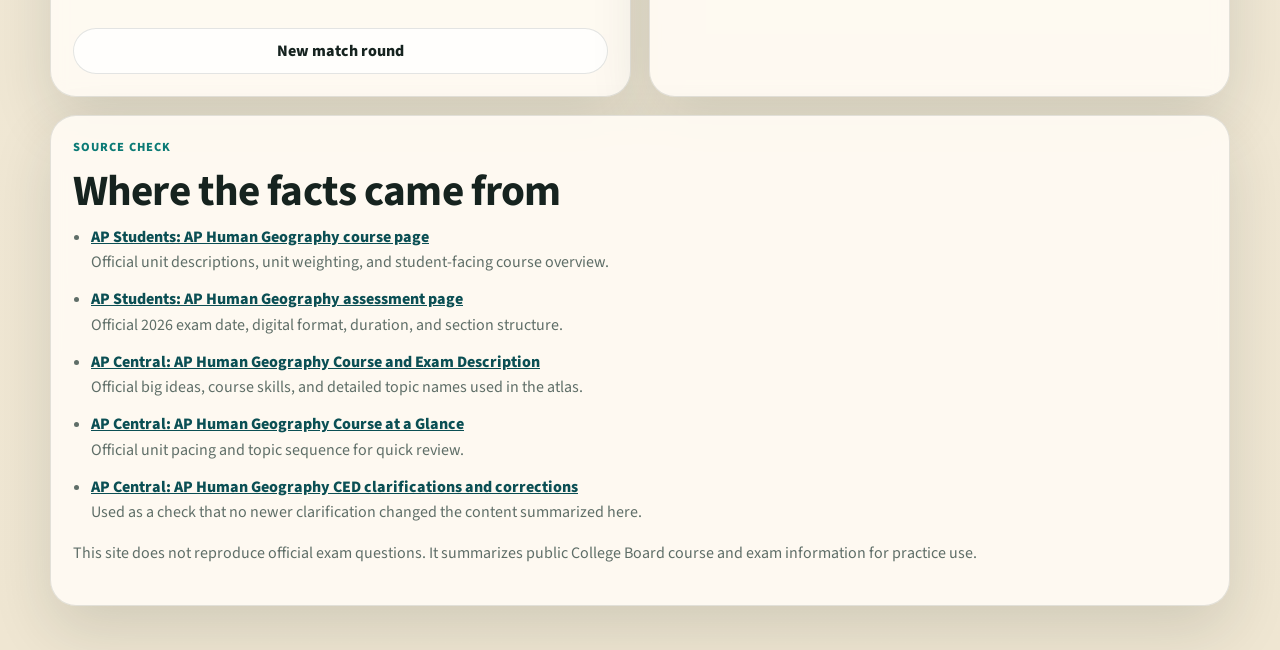
==== commit 52598b47: "Adjust AP prep site typography" ====
--- a/ap-human-geography-prep/index.html
+++ b/ap-human-geography-prep/index.html
@@ -7,7 +7,7 @@
     <link rel="preconnect" href="https://fonts.googleapis.com" />
     <link rel="preconnect" href="https://fonts.gstatic.com" crossorigin />
     <link
-      href="https://fonts.googleapis.com/css2?family=Fraunces:opsz,wght@9..144,600;9..144,700&family=Manrope:wght@400;500;700;800&display=swap"
+      href="https://fonts.googleapis.com/css2?family=Source+Sans+3:wght@400;600;700;800&display=swap"
       rel="stylesheet"
     />
     <link rel="stylesheet" href="styles.css" />
--- a/ap-human-geography-prep/styles.css
+++ b/ap-human-geography-prep/styles.css
@@ -26,7 +26,12 @@
 body {
   margin: 0;
   min-height: 100vh;
-  font-family: "Manrope", system-ui, sans-serif;
+  font-family:
+    "Source Sans 3",
+    "Proxima Nova",
+    "Avenir Next",
+    "Segoe UI",
+    sans-serif;
   color: var(--ink);
   background:
     radial-gradient(circle at top left, rgba(212, 140, 40, 0.12), transparent 30%),
@@ -116,9 +121,15 @@
 h2,
 h3,
 .countdown strong {
-  font-family: "Fraunces", Georgia, serif;
+  font-family:
+    "Source Sans 3",
+    "Proxima Nova",
+    "Avenir Next",
+    "Segoe UI",
+    sans-serif;
   margin: 0;
-  line-height: 0.96;
+  line-height: 1;
+  letter-spacing: -0.02em;
 }
 
 h1 {
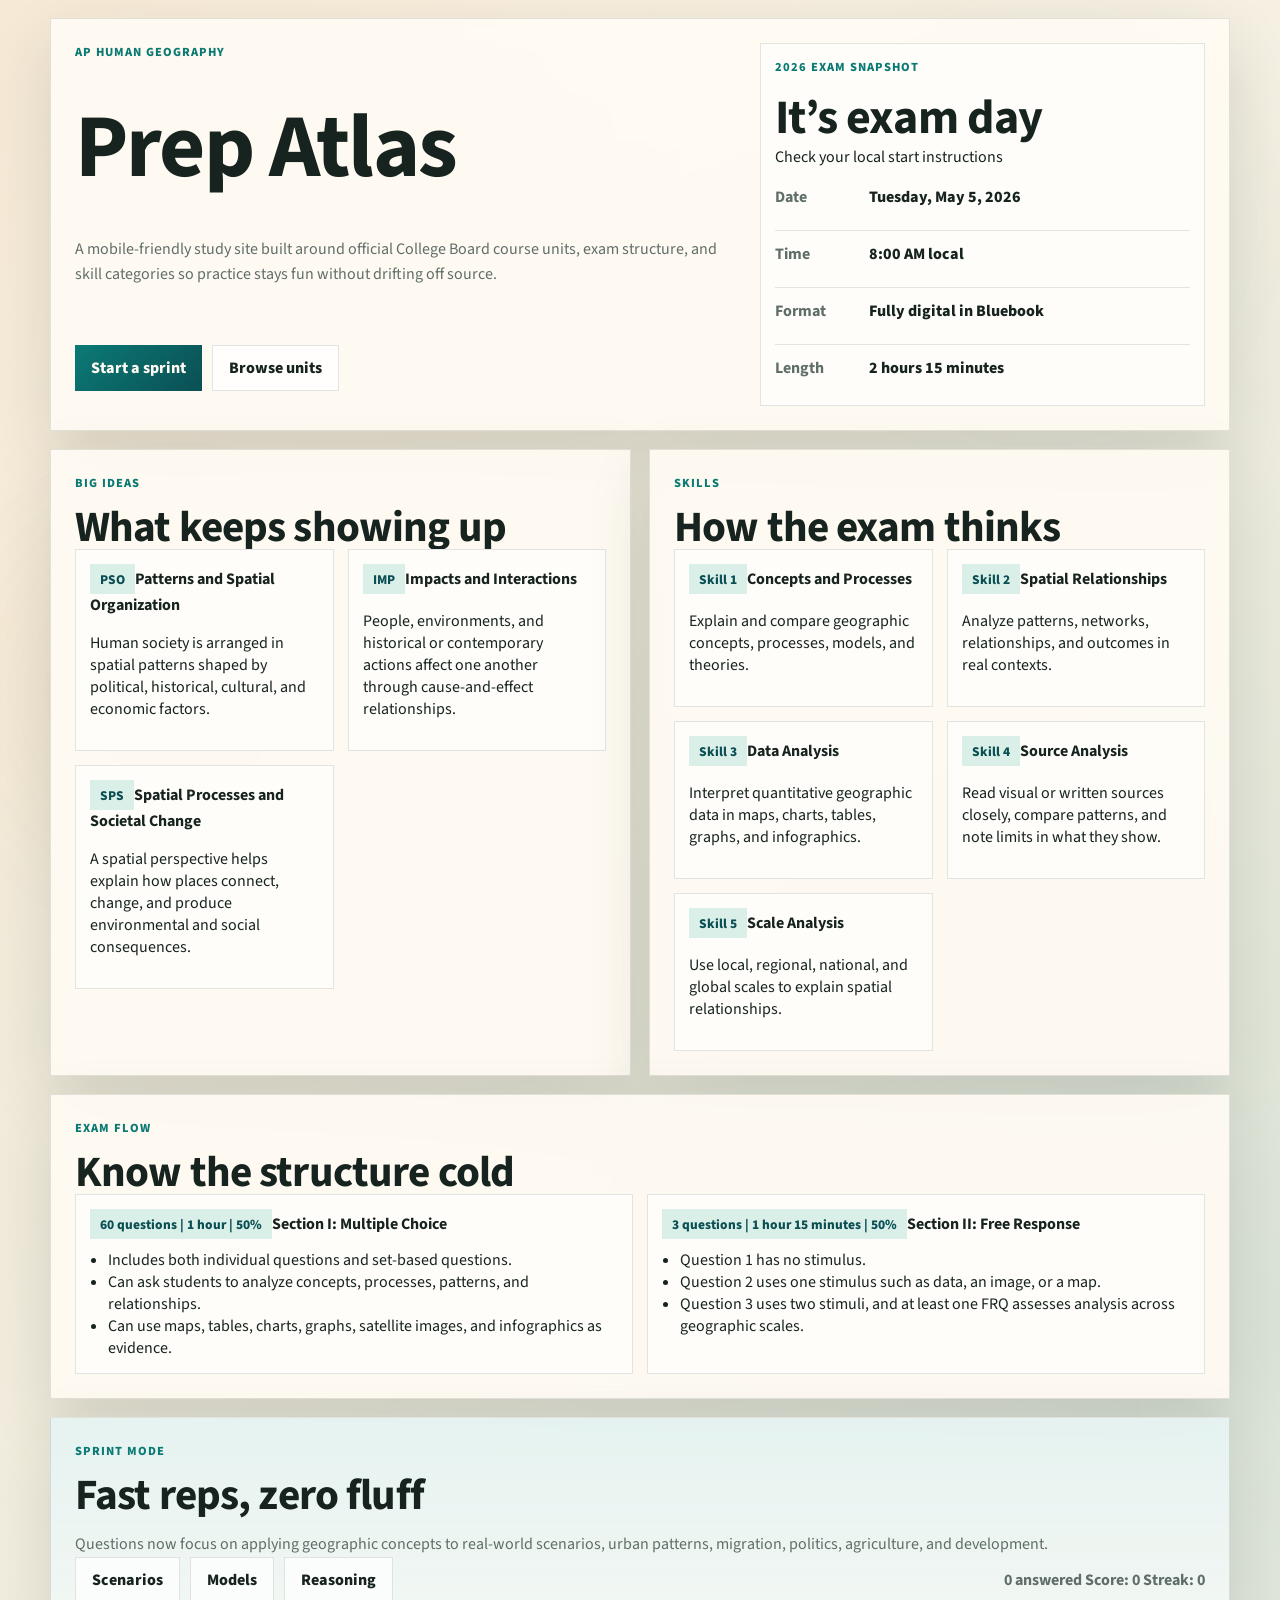
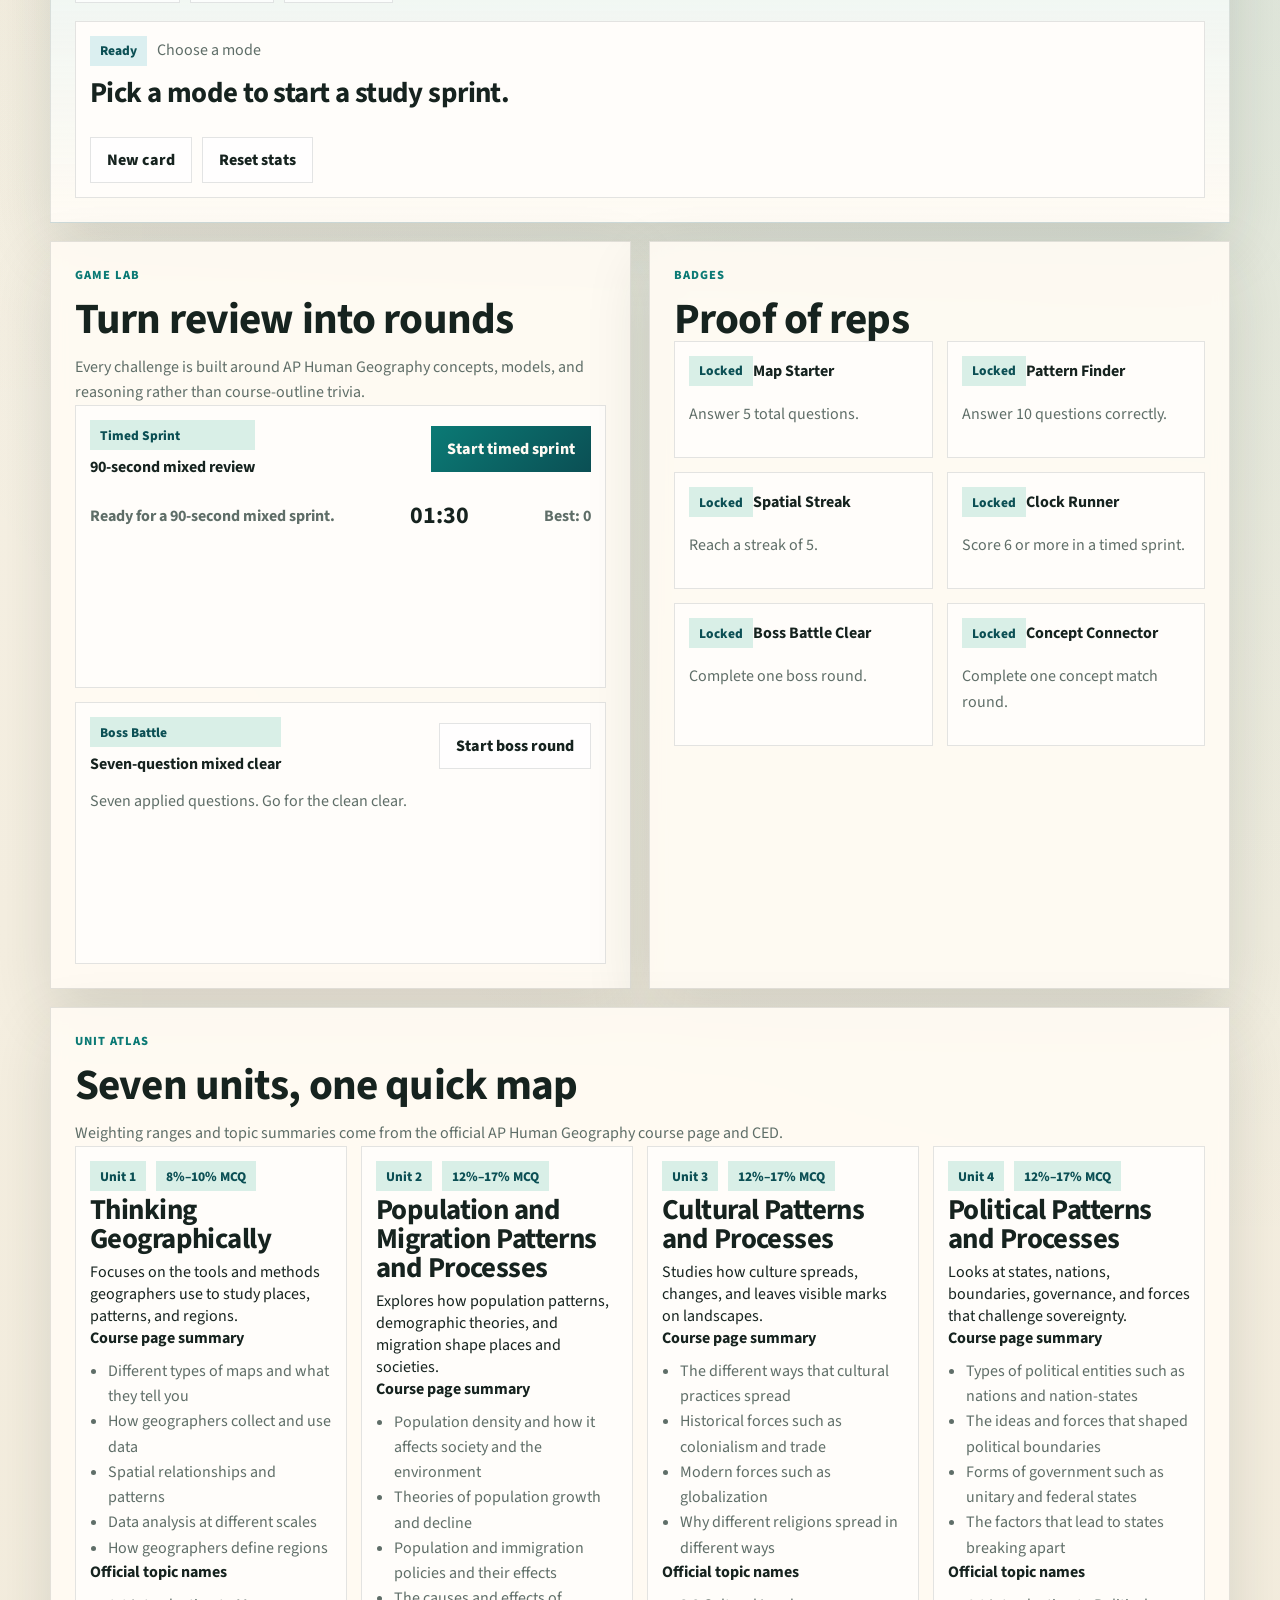
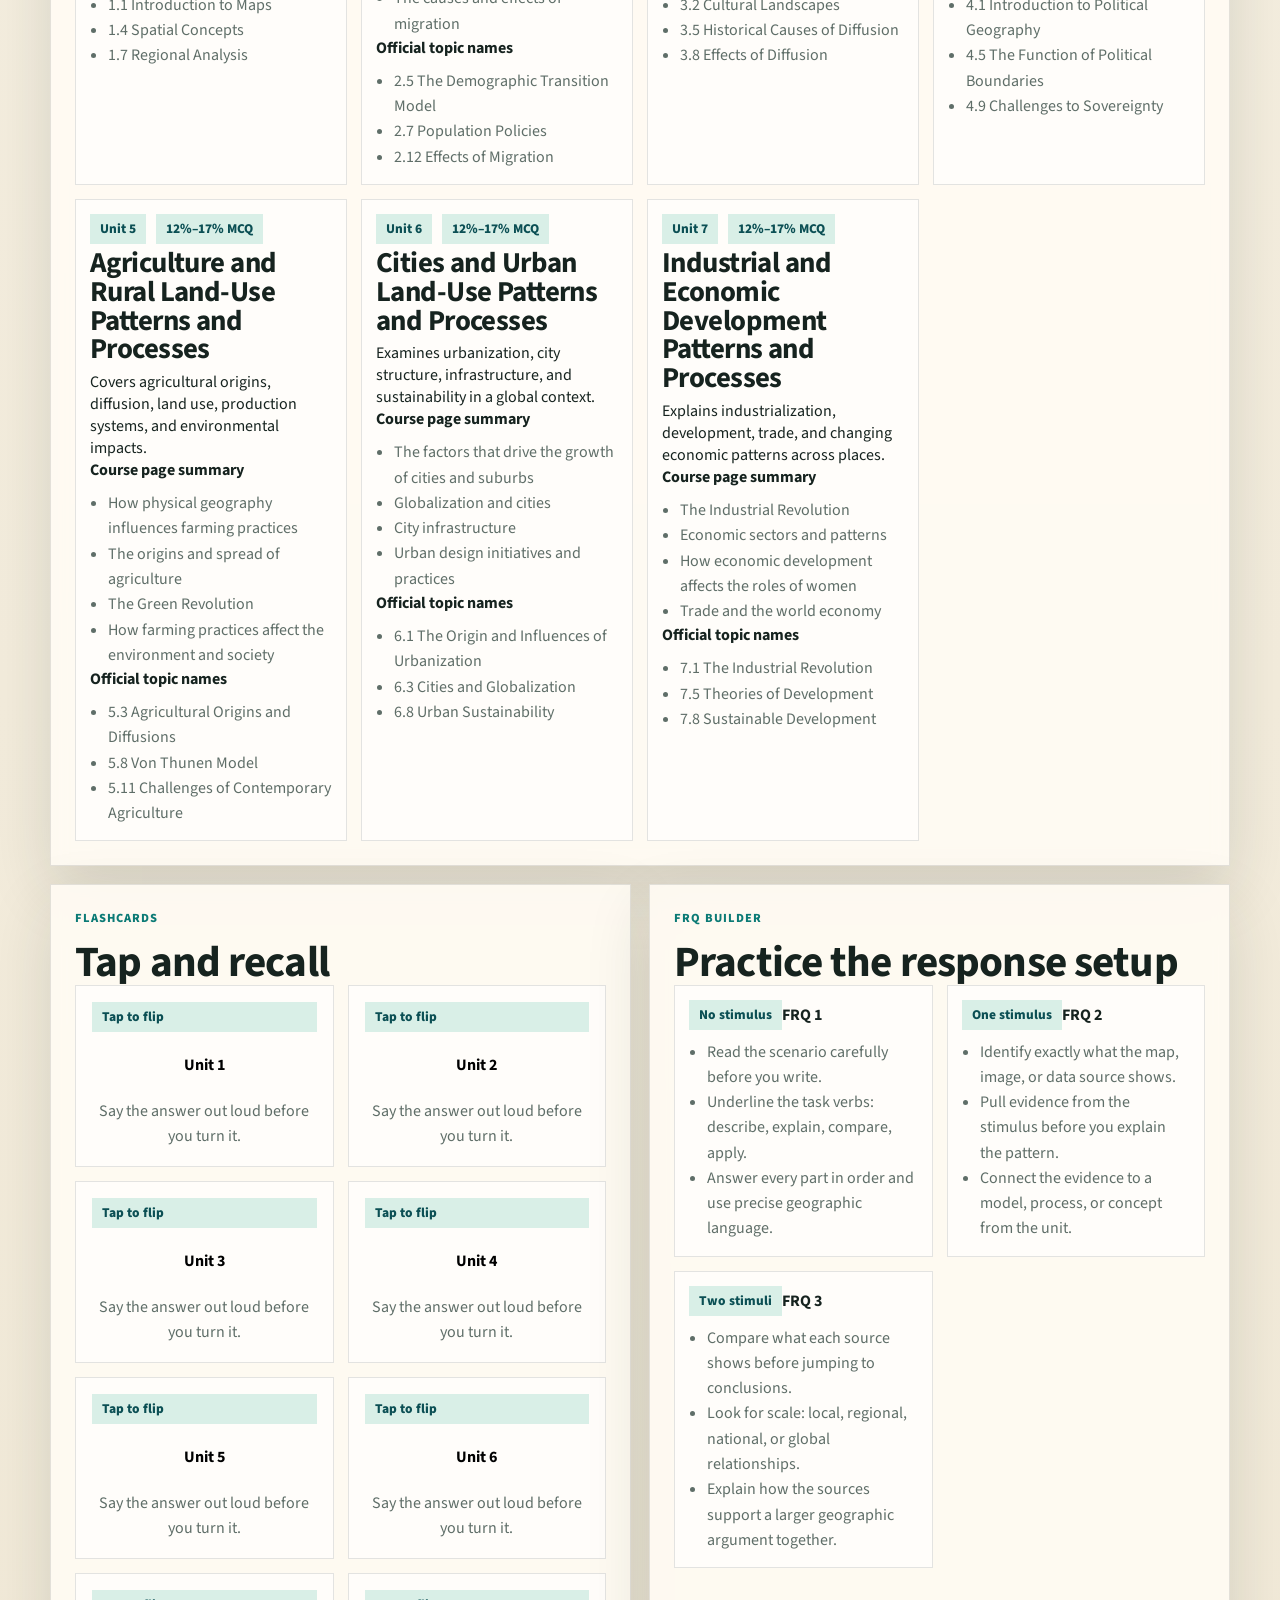
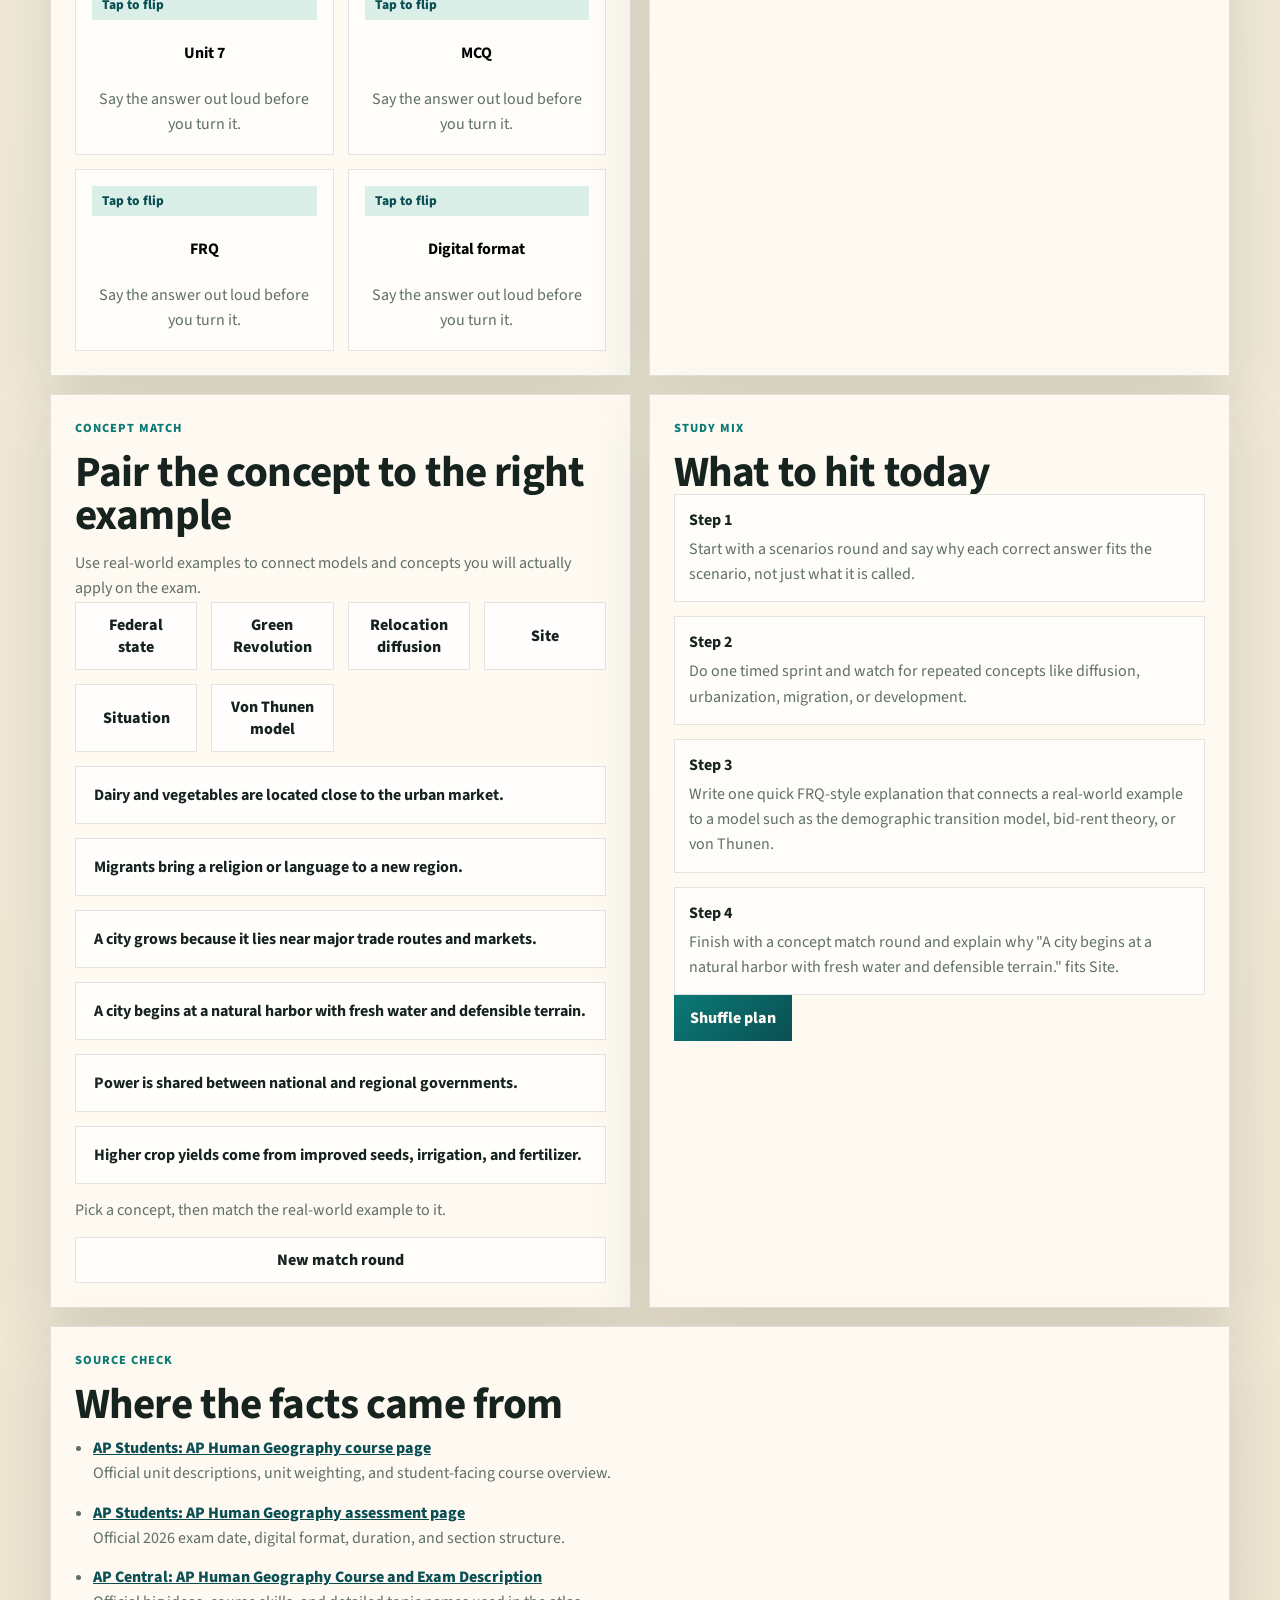
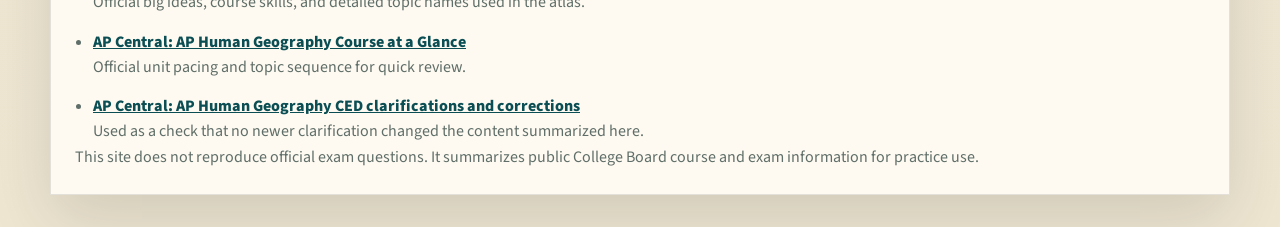
==== commit 6d38e2ea: "Refocus AP prep on concept application" ====
--- a/ap-human-geography-prep/index.html
+++ b/ap-human-geography-prep/index.html
@@ -89,7 +89,7 @@
           <p class="section-kicker">Sprint Mode</p>
           <h2>Fast reps, zero fluff</h2>
           <p class="section-note">
-            Questions are limited to official units, official exam structure, and source-grounded skill categories.
+            Questions now focus on applying geographic concepts to real-world scenarios, urban patterns, migration, politics, agriculture, and development.
           </p>
         </div>
 
@@ -123,7 +123,7 @@
             <p class="section-kicker">Game Lab</p>
             <h2>Turn review into rounds</h2>
             <p class="section-note">
-              Every challenge still pulls only from official units, official topic names, or official exam structure.
+              Every challenge is built around AP Human Geography concepts, models, and reasoning rather than course-outline trivia.
             </p>
           </div>
 
@@ -152,7 +152,7 @@
                 </div>
                 <button id="bossStartBtn" class="ghost-btn" type="button">Start boss round</button>
               </div>
-              <p id="bossStatus" class="muted">Seven mixed questions. Go for the clean clear.</p>
+              <p id="bossStatus" class="muted">Seven applied questions. Go for the clean clear.</p>
               <div id="bossQuestion" class="game-question"></div>
             </section>
           </div>
@@ -199,16 +199,16 @@
       <section class="review-grid">
         <article class="card">
           <div class="section-head">
-            <p class="section-kicker">Topic Match</p>
-            <h2>Pair the topic to the right unit</h2>
+            <p class="section-kicker">Concept Match</p>
+            <h2>Pair the concept to the right example</h2>
             <p class="section-note">
-              These are official topic names pulled from the Course and Exam Description.
+              Use real-world examples to connect models and concepts you will actually apply on the exam.
             </p>
           </div>
           <div class="match-shell">
             <div id="matchUnitGrid" class="match-unit-grid"></div>
             <div id="matchTopicGrid" class="match-topic-grid"></div>
-            <p id="matchStatus" class="muted">Pick a unit, then match the official topic name to it.</p>
+            <p id="matchStatus" class="muted">Pick a concept, then match the real-world example to it.</p>
             <button id="matchResetBtn" class="ghost-btn" type="button">New match round</button>
           </div>
         </article>
--- a/ap-human-geography-prep/styles.css
+++ b/ap-human-geography-prep/styles.css
@@ -13,6 +13,12 @@
   --sky: #dbeff0;
   --mint: #d9efe7;
   --shadow: 0 24px 60px rgba(27, 41, 36, 0.14);
+  --space-1: 6px;
+  --space-2: 10px;
+  --space-3: 14px;
+  --space-4: 18px;
+  --space-5: 24px;
+  --space-6: 32px;
 }
 
 * {
@@ -77,24 +83,24 @@
 .app-shell {
   width: min(1180px, calc(100% - 28px));
   margin: 0 auto;
-  padding: 22px 0 44px;
-  display: grid;
-  gap: 18px;
+  padding: var(--space-4) 0 var(--space-6);
+  display: grid;
+  gap: var(--space-4);
 }
 
 .card {
   background: var(--surface);
   border: 1px solid var(--line);
-  border-radius: 26px;
+  border-radius: 0;
   box-shadow: var(--shadow);
   backdrop-filter: blur(8px);
-  padding: 22px;
+  padding: var(--space-5);
 }
 
 .hero {
   display: grid;
   grid-template-columns: minmax(0, 1.2fr) minmax(280px, 0.8fr);
-  gap: 18px;
+  gap: var(--space-4);
   align-items: stretch;
 }
 
@@ -103,7 +109,7 @@
 .game-stack,
 .match-shell {
   display: grid;
-  gap: 14px;
+  gap: var(--space-3);
 }
 
 .eyebrow,
@@ -159,6 +165,13 @@
   line-height: 1.58;
 }
 
+.lede,
+.section-note,
+.fine-print,
+.muted {
+  margin: 0;
+}
+
 .hero-actions,
 .quiz-actions,
 .pill-row,
@@ -168,7 +181,7 @@
 .game-scoreline {
   display: flex;
   flex-wrap: wrap;
-  gap: 10px;
+  gap: var(--space-2);
   align-items: center;
 }
 
@@ -177,7 +190,7 @@
 .mode-pill,
 .answer-btn {
   min-height: 46px;
-  border-radius: 999px;
+  border-radius: 0;
   padding: 11px 16px;
   transition:
     transform 0.18s ease,
@@ -230,7 +243,7 @@
 .badge-card {
   background: var(--surface-strong);
   border: 1px solid var(--line);
-  border-radius: 22px;
+  border-radius: 0;
 }
 
 .exam-panel,
@@ -242,12 +255,12 @@
 .frq-card,
 .study-step,
 .badge-card {
-  padding: 16px;
+  padding: var(--space-3);
 }
 
 .exam-panel {
   display: grid;
-  gap: 18px;
+  gap: var(--space-4);
 }
 
 .countdown {
@@ -261,7 +274,7 @@
 
 .exam-facts {
   display: grid;
-  gap: 12px;
+  gap: var(--space-2);
   margin: 0;
 }
 
@@ -294,7 +307,7 @@
 .review-grid {
   display: grid;
   grid-template-columns: repeat(2, minmax(0, 1fr));
-  gap: 18px;
+  gap: var(--space-4);
 }
 
 .mini-grid,
@@ -306,7 +319,7 @@
 .match-unit-grid,
 .match-topic-grid {
   display: grid;
-  gap: 14px;
+  gap: var(--space-3);
 }
 
 .mini-grid {
@@ -323,7 +336,7 @@
   align-items: center;
   min-height: 30px;
   padding: 5px 10px;
-  border-radius: 999px;
+  border-radius: 0;
   font-size: 0.84rem;
   font-weight: 800;
 }
@@ -346,7 +359,7 @@
 
 .quiz-toolbar {
   justify-content: space-between;
-  margin-bottom: 18px;
+  margin-bottom: var(--space-4);
 }
 
 .mode-pill {
@@ -362,12 +375,12 @@
 
 .quiz-card-shell {
   display: grid;
-  gap: 16px;
+  gap: var(--space-3);
 }
 
 .answer-grid {
   display: grid;
-  gap: 10px;
+  gap: var(--space-2);
 }
 
 .compact-grid {
@@ -379,7 +392,7 @@
   text-align: left;
   cursor: pointer;
   padding-inline: 18px;
-  border-radius: 18px;
+  border-radius: 0;
   min-height: 58px;
   font-weight: 700;
 }
@@ -395,8 +408,8 @@
 }
 
 .feedback {
-  border-radius: 20px;
-  padding: 16px;
+  border-radius: 0;
+  padding: var(--space-3);
   background: rgba(255, 247, 232, 0.9);
   border: 1px solid rgba(212, 140, 40, 0.2);
 }
@@ -407,12 +420,17 @@
 
 .game-stack,
 .badge-grid {
-  gap: 12px;
+  gap: var(--space-3);
 }
 
 .game-card {
   display: grid;
-  gap: 14px;
+  gap: var(--space-3);
+}
+
+.game-topline > div {
+  display: grid;
+  gap: var(--space-1);
 }
 
 .game-topline {
@@ -421,6 +439,7 @@
 
 .game-scoreline {
   justify-content: space-between;
+  padding-block: var(--space-1);
 }
 
 .game-scoreline strong {
@@ -433,13 +452,13 @@
 
 .game-question-head {
   display: grid;
-  gap: 8px;
-  margin-bottom: 12px;
+  gap: var(--space-1);
+  margin-bottom: var(--space-3);
 }
 
 .game-summary {
   display: grid;
-  gap: 6px;
+  gap: var(--space-1);
 }
 
 .badge-grid {
@@ -457,7 +476,7 @@
 
 .unit-card header {
   display: grid;
-  gap: 8px;
+  gap: var(--space-1);
 }
 
 .unit-card p {
@@ -468,7 +487,7 @@
 .section-card ul,
 .frq-card ul,
 .source-list {
-  margin: 12px 0 0;
+  margin: var(--space-2) 0 0;
   padding-left: 18px;
 }
 
@@ -482,7 +501,7 @@
   cursor: pointer;
   perspective: 1000px;
   border: 1px solid var(--line);
-  border-radius: 22px;
+  border-radius: 0;
   background: var(--surface-strong);
 }
 
@@ -501,7 +520,7 @@
 .flashcard-face {
   position: absolute;
   inset: 0;
-  border-radius: 18px;
+  border-radius: 0;
   backface-visibility: hidden;
   display: grid;
   align-content: space-between;
@@ -526,17 +545,17 @@
 
 .study-mix {
   display: grid;
-  gap: 12px;
+  gap: var(--space-3);
 }
 
 .study-step {
   display: grid;
-  gap: 4px;
+  gap: var(--space-1);
 }
 
 .source-list {
   display: grid;
-  gap: 12px;
+  gap: var(--space-3);
 }
 
 .source-list a {
@@ -554,7 +573,7 @@
 @media (max-width: 640px) {
   .app-shell {
     width: min(100%, calc(100% - 18px));
-    padding-top: 10px;
+    padding-top: var(--space-2);
   }
 
   .card,
@@ -568,7 +587,7 @@
   .study-step,
   .badge-card,
   .flashcard {
-    border-radius: 22px;
+    border-radius: 0;
   }
 
   .exam-facts div {
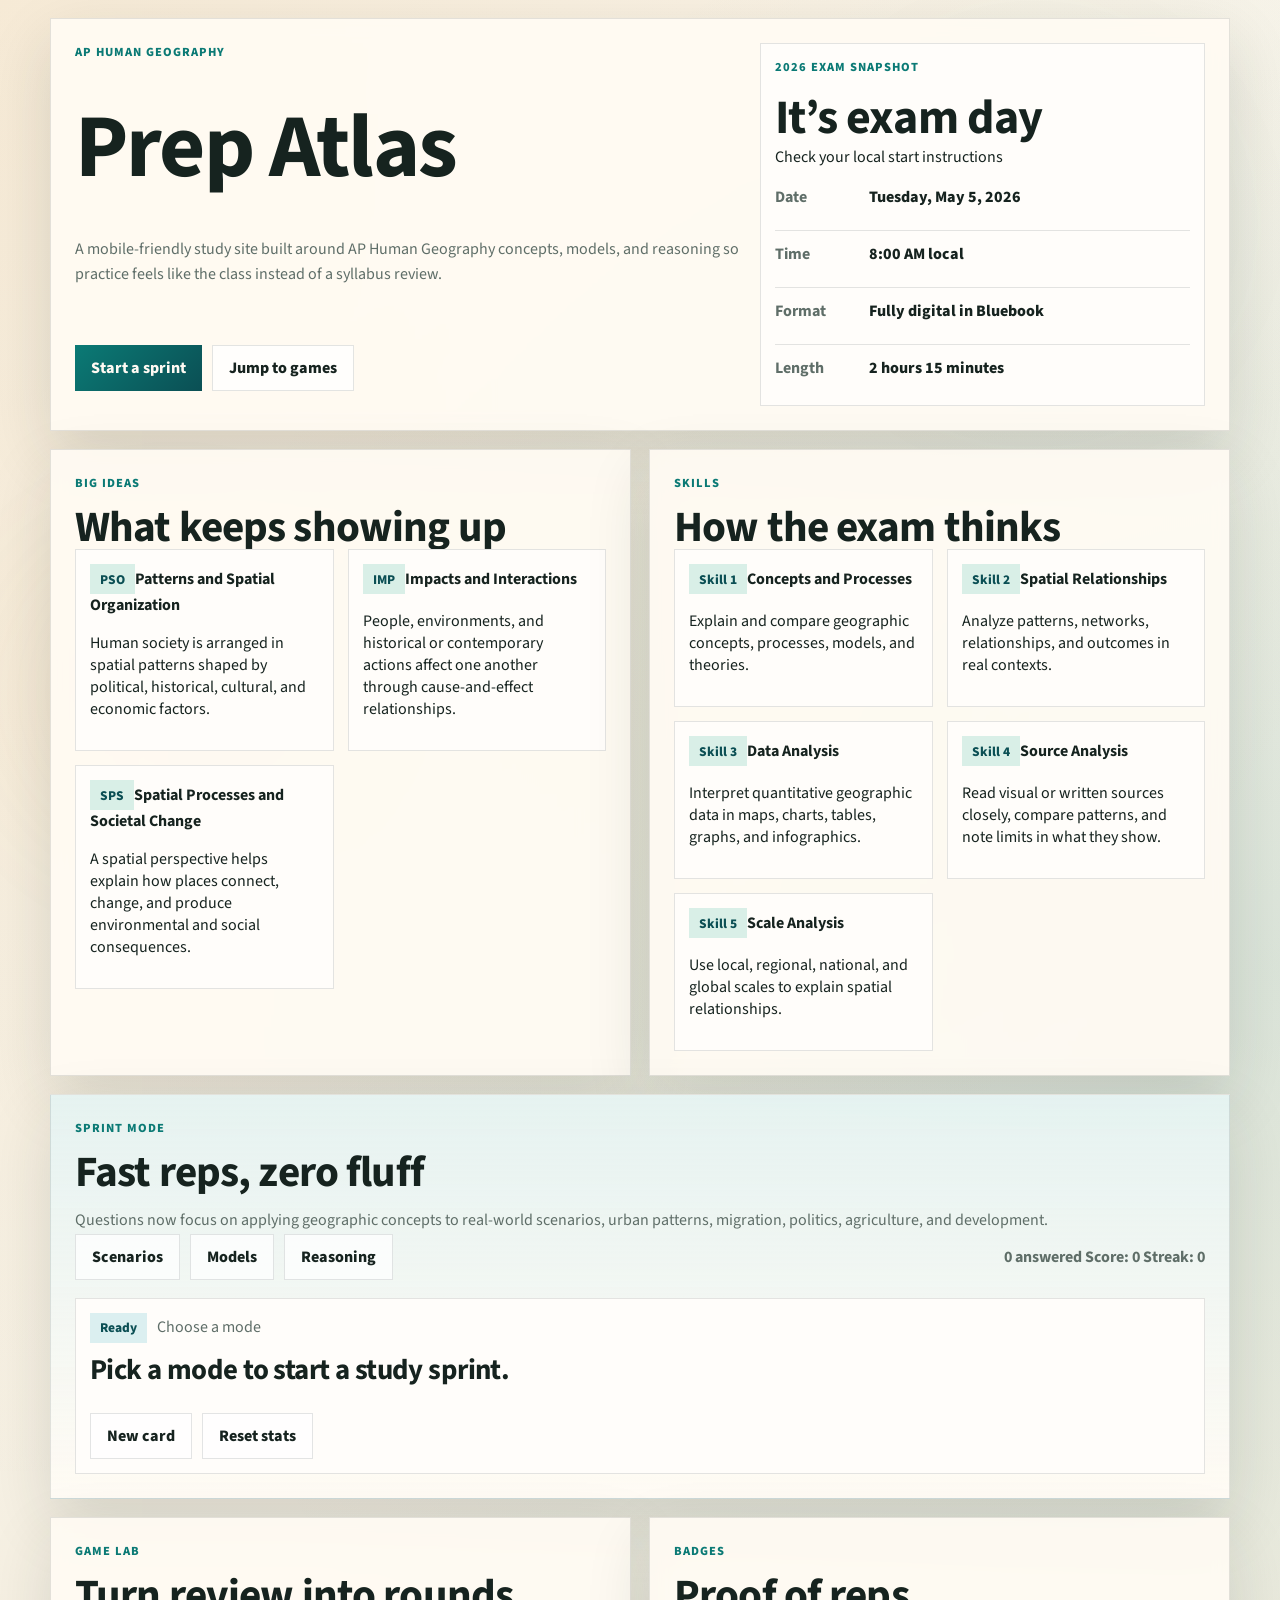
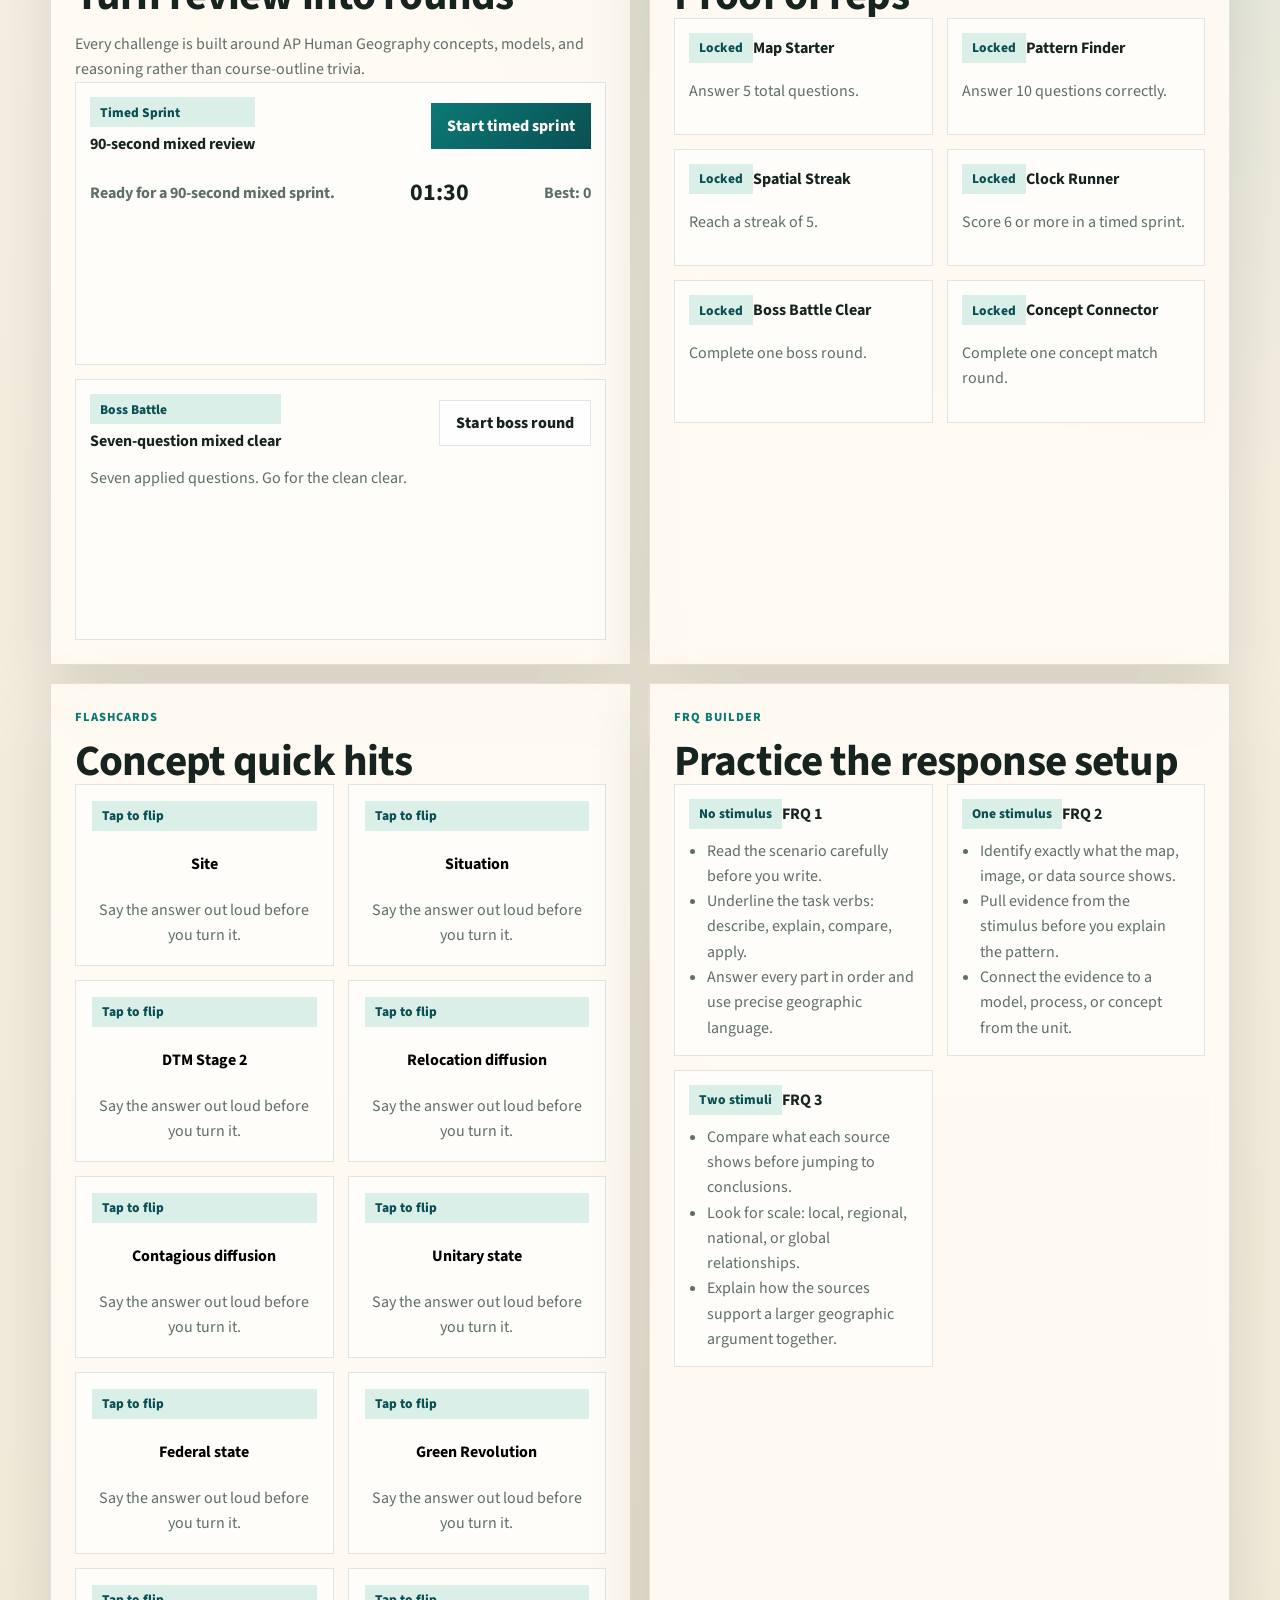
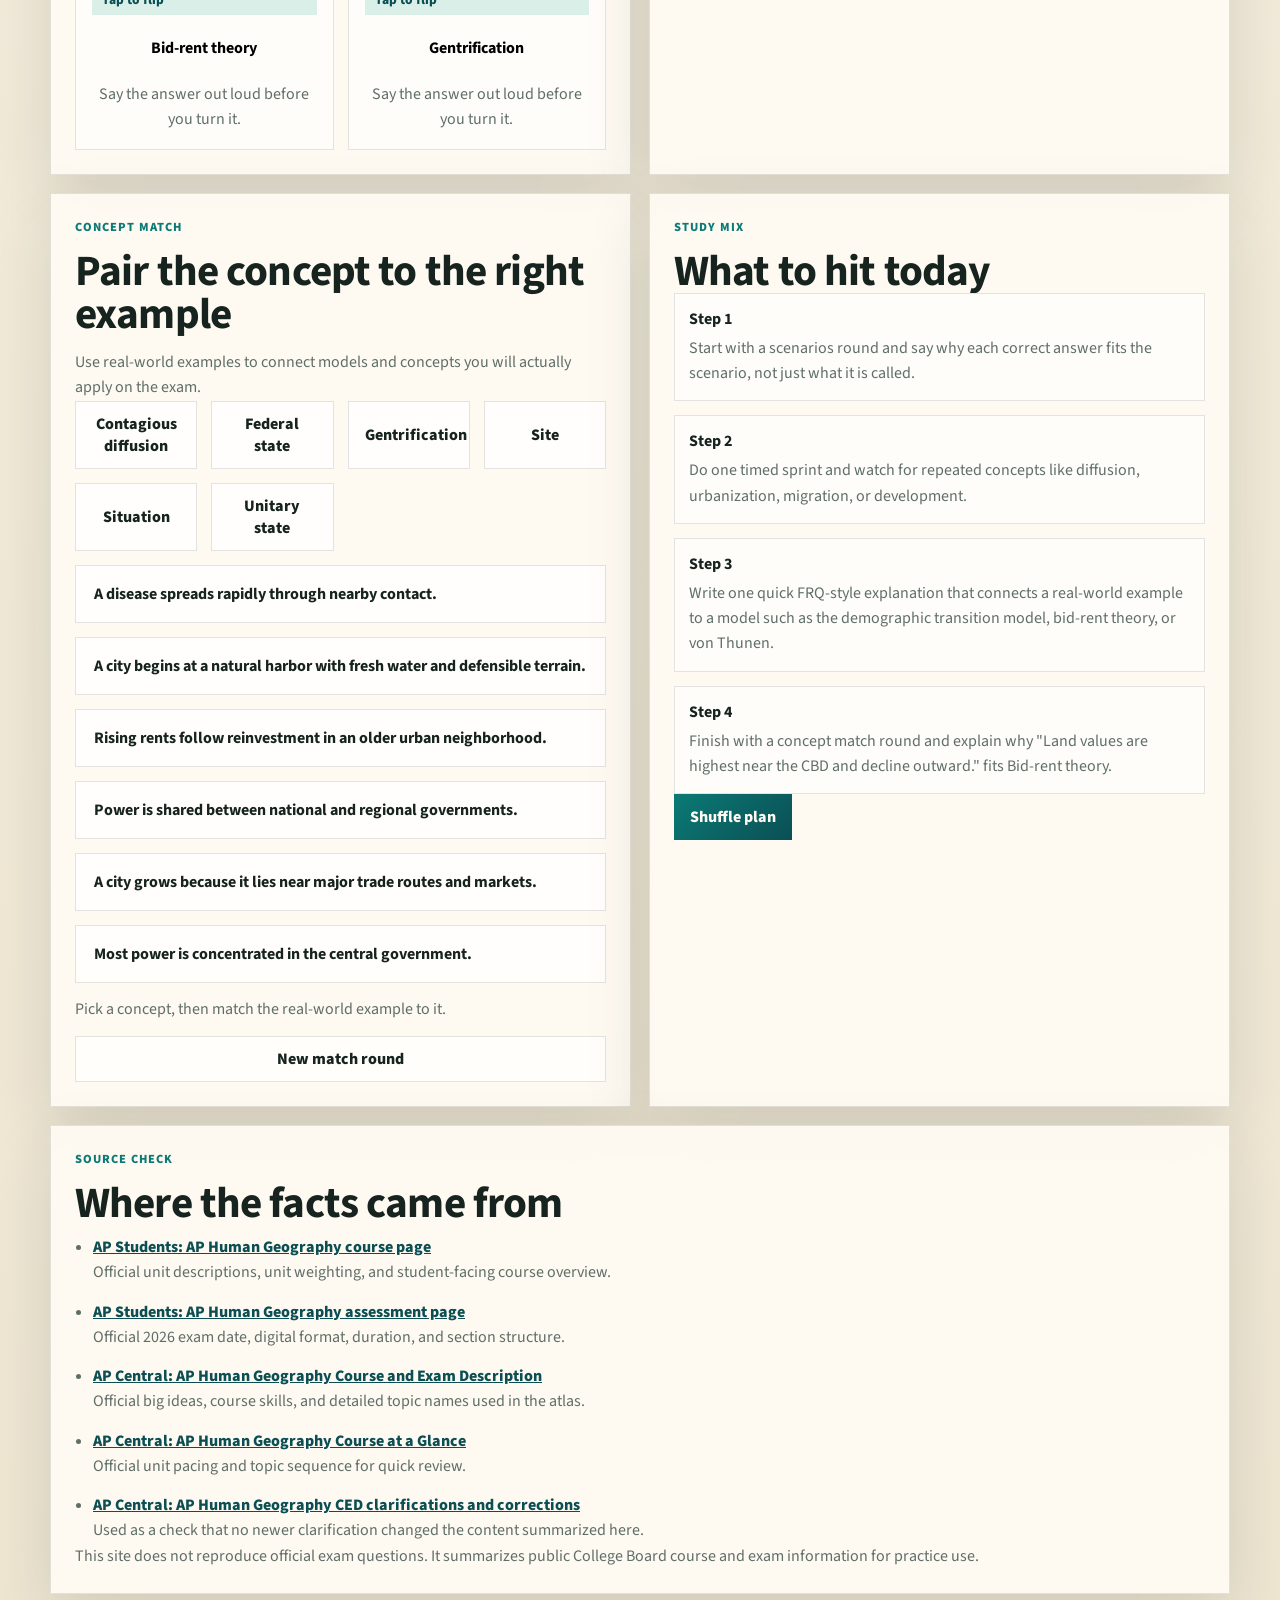
==== commit 798580f2: "Remove AP prep unit and exam overview sections" ====
--- a/ap-human-geography-prep/index.html
+++ b/ap-human-geography-prep/index.html
@@ -22,12 +22,12 @@
           <p class="eyebrow">AP Human Geography</p>
           <h1>Prep Atlas</h1>
           <p class="lede">
-            A mobile-friendly study site built around official College Board course units,
-            exam structure, and skill categories so practice stays fun without drifting off source.
+            A mobile-friendly study site built around AP Human Geography concepts, models,
+            and reasoning so practice feels like the class instead of a syllabus review.
           </p>
           <div class="hero-actions">
             <a class="primary-btn" href="#quizZone">Start a sprint</a>
-            <a class="ghost-btn" href="#unitAtlas">Browse units</a>
+            <a class="ghost-btn" href="#gameLab">Jump to games</a>
           </div>
         </div>
 
@@ -74,14 +74,6 @@
           </div>
           <div id="skillGrid" class="mini-grid"></div>
         </article>
-      </section>
-
-      <section class="card exam-breakdown">
-        <div class="section-head">
-          <p class="section-kicker">Exam Flow</p>
-          <h2>Know the structure cold</h2>
-        </div>
-        <div id="examSectionGrid" class="section-grid"></div>
       </section>
 
       <section id="quizZone" class="card quiz-zone" aria-live="polite">
@@ -117,7 +109,7 @@
         </div>
       </section>
 
-      <section class="review-grid">
+      <section id="gameLab" class="review-grid">
         <article class="card">
           <div class="section-head">
             <p class="section-kicker">Game Lab</p>
@@ -167,22 +159,11 @@
         </article>
       </section>
 
-      <section id="unitAtlas" class="card">
-        <div class="section-head">
-          <p class="section-kicker">Unit Atlas</p>
-          <h2>Seven units, one quick map</h2>
-          <p class="section-note">
-            Weighting ranges and topic summaries come from the official AP Human Geography course page and CED.
-          </p>
-        </div>
-        <div id="unitGrid" class="unit-grid"></div>
-      </section>
-
       <section class="review-grid">
         <article class="card">
           <div class="section-head">
             <p class="section-kicker">Flashcards</p>
-            <h2>Tap and recall</h2>
+            <h2>Concept quick hits</h2>
           </div>
           <div id="flashcardGrid" class="flashcard-grid"></div>
         </article>
